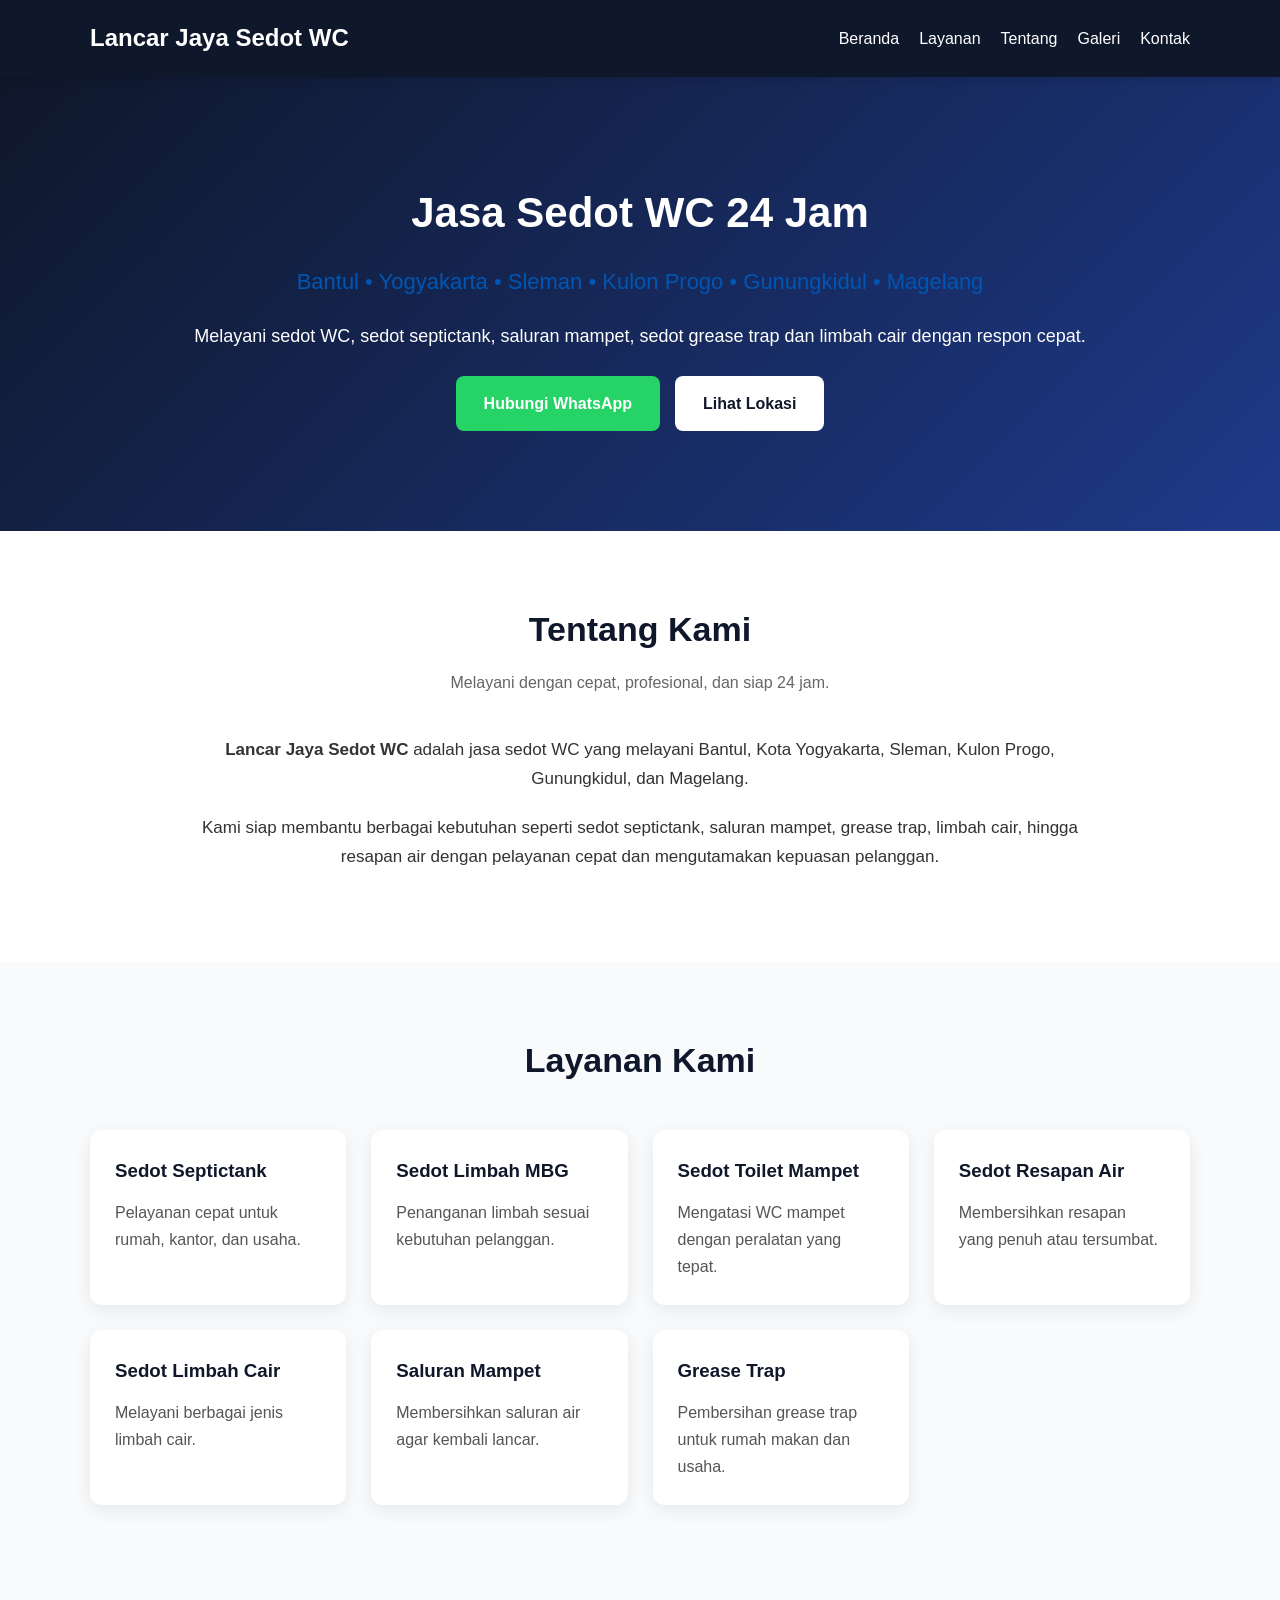
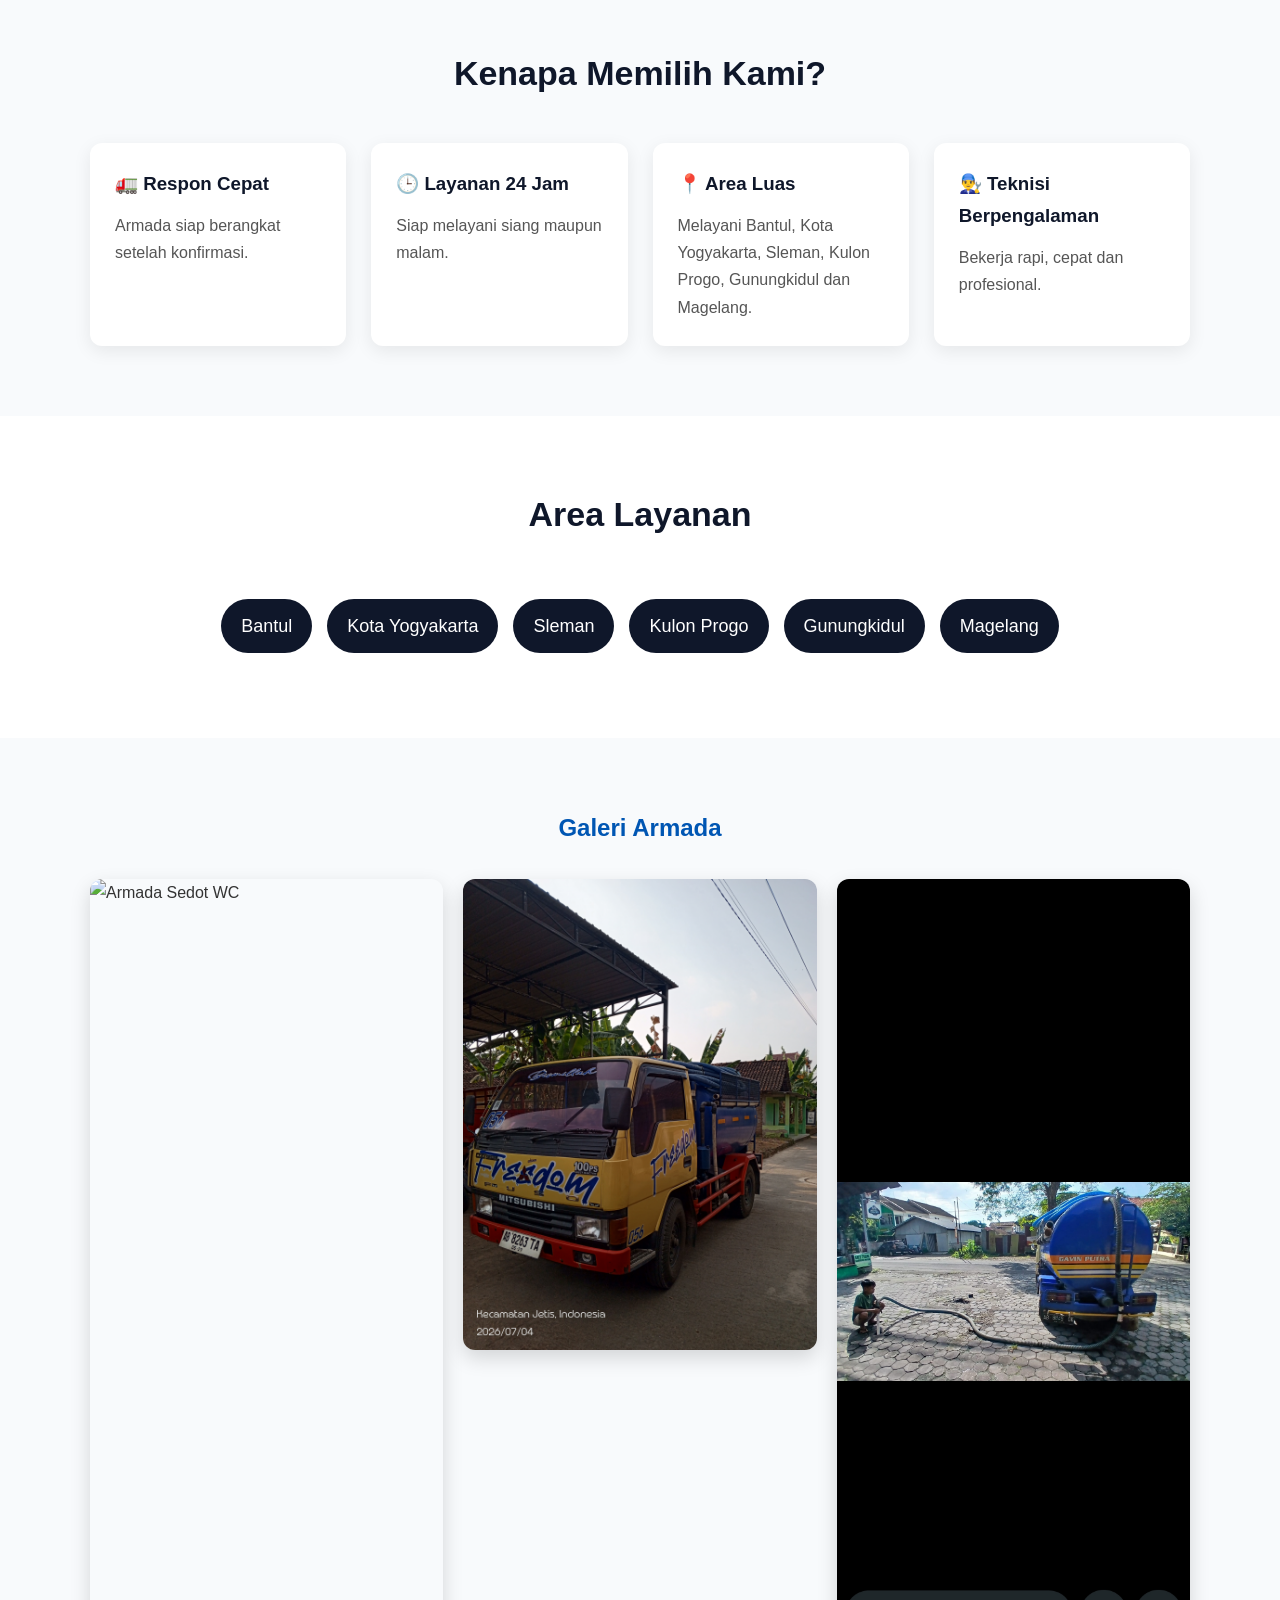
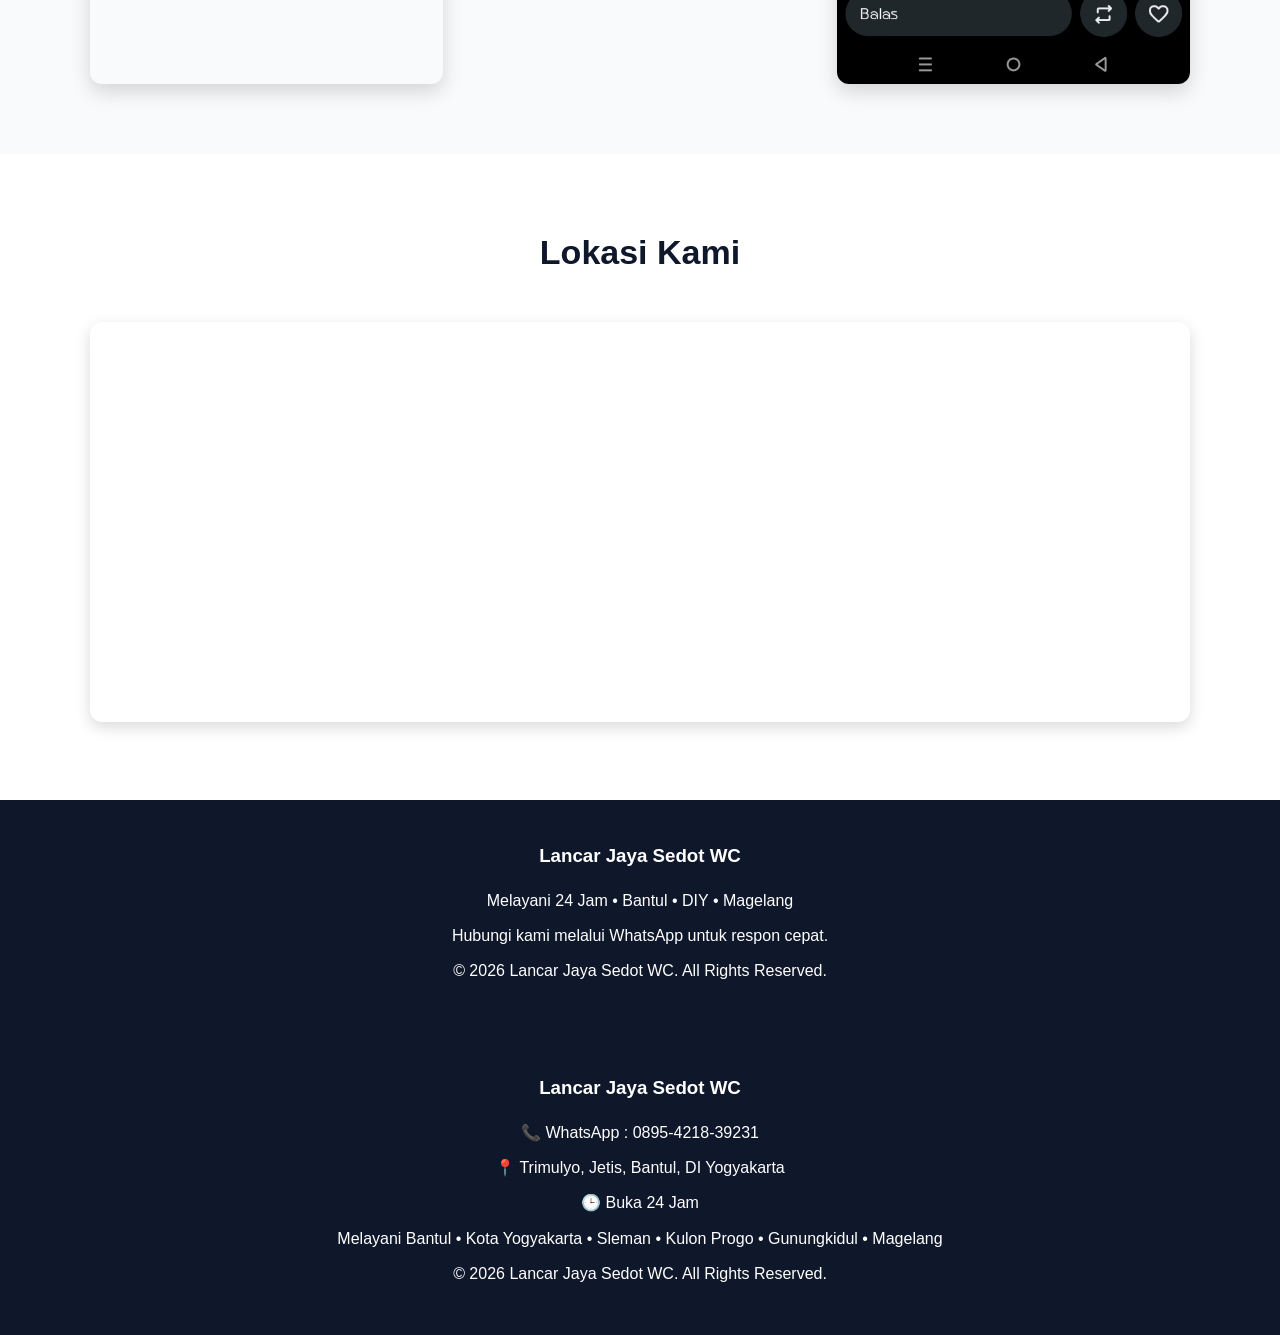
==== index.html @ cf381c6f "Update index.html" ====
<!DOCTYPE html>
<html lang="id">
<head>
    <meta charset="UTF-8">
    <meta name="viewport" content="width=device-width, initial-scale=1.0">

    <title>Lancar Jaya Sedot WC | Sedot WC 24 Jam Bantul Yogyakarta</title>

    <meta name="description"
        content="Lancar Jaya Sedot WC melayani sedot WC, sedot septictank, saluran mampet, grease trap dan limbah cair untuk Bantul, Yogyakarta, Sleman, Kulon Progo, Gunungkidul dan Magelang.">

    <meta name="keywords"
        content="Sedot WC Bantul, Sedot WC Yogyakarta, Sedot Septictank Bantul, Sedot Grease Trap, Sedot Limbah Cair">

    <meta name="author" content="Lancar Jaya Sedot WC">

    <link rel="stylesheet" href="style.css">

    <link rel="preconnect" href="https://fonts.googleapis.com">
    <link rel="preconnect" href="https://fonts.gstatic.com" crossorigin>

    <link href="https://fonts.googleapis.com/css2?family=Poppins:wght@300;400;500;600;700&display=swap" rel="stylesheet">
</head>

<body>

<header>

<div class="container">

<div class="logo">
<h2>Lancar Jaya Sedot WC</h2>
</div>

<nav>

<a href="#beranda">Beranda</a>

<a href="#layanan">Layanan</a>

<a href="#tentang">Tentang</a>

<a href="#galeri">Galeri</a>

<a href="#kontak">Kontak</a>

</nav>

</div>

</header>

<section class="hero" id="beranda">

<div class="hero-content">

<h1>Jasa Sedot WC 24 Jam</h1>

<h2>Bantul • Yogyakarta • Sleman • Kulon Progo • Gunungkidul • Magelang</h2>

<p>

Melayani sedot WC, sedot septictank, saluran mampet,
sedot grease trap dan limbah cair dengan respon cepat.

</p>

<div class="hero-button">

<a href="https://wa.me/62895421839231" class="btn-wa">

Hubungi WhatsApp

</a>

<a href="#" class="btn-map">

Lihat Lokasi

</a>

</div>

</div>

</section>
<!-- ===========================
     TENTANG KAMI
=========================== -->

<section id="tentang" class="about">

    <div class="container">

        <div class="section-title">
            <h2>Tentang Kami</h2>
            <p>Melayani dengan cepat, profesional, dan siap 24 jam.</p>
        </div>

        <div class="about-content">

            <p>
                <strong>Lancar Jaya Sedot WC</strong> adalah jasa sedot WC
                yang melayani Bantul, Kota Yogyakarta, Sleman,
                Kulon Progo, Gunungkidul, dan Magelang.
            </p>

            <p>
                Kami siap membantu berbagai kebutuhan seperti
                sedot septictank, saluran mampet,
                grease trap, limbah cair,
                hingga resapan air dengan pelayanan cepat
                dan mengutamakan kepuasan pelanggan.
            </p>

        </div>

    </div>

</section>


<!-- ===========================
     LAYANAN
=========================== -->

<section id="layanan" class="services">

    <div class="container">

        <div class="section-title">
            <h2>Layanan Kami</h2>
        </div>

        <div class="service-grid">

            <div class="card">
                <h3>Sedot Septictank</h3>
                <p>Pelayanan cepat untuk rumah, kantor, dan usaha.</p>
            </div>

            <div class="card">
                <h3>Sedot Limbah MBG</h3>
                <p>Penanganan limbah sesuai kebutuhan pelanggan.</p>
            </div>

            <div class="card">
                <h3>Sedot Toilet Mampet</h3>
                <p>Mengatasi WC mampet dengan peralatan yang tepat.</p>
            </div>

            <div class="card">
                <h3>Sedot Resapan Air</h3>
                <p>Membersihkan resapan yang penuh atau tersumbat.</p>
            </div>

            <div class="card">
                <h3>Sedot Limbah Cair</h3>
                <p>Melayani berbagai jenis limbah cair.</p>
            </div>

            <div class="card">
                <h3>Saluran Mampet</h3>
                <p>Membersihkan saluran air agar kembali lancar.</p>
            </div>

            <div class="card">
                <h3>Grease Trap</h3>
                <p>Pembersihan grease trap untuk rumah makan dan usaha.</p>
            </div>

        </div>

    </div>

</section>
<!-- ===========================
     KEUNGGULAN
=========================== -->

<section class="advantages">

    <div class="container">

        <div class="section-title">
            <h2>Kenapa Memilih Kami?</h2>
        </div>

        <div class="service-grid">

            <div class="card">
                <h3>🚛 Respon Cepat</h3>
                <p>Armada siap berangkat setelah konfirmasi.</p>
            </div>

            <div class="card">
                <h3>🕒 Layanan 24 Jam</h3>
                <p>Siap melayani siang maupun malam.</p>
            </div>

            <div class="card">
                <h3>📍 Area Luas</h3>
                <p>Melayani Bantul, Kota Yogyakarta, Sleman, Kulon Progo, Gunungkidul dan Magelang.</p>
            </div>

            <div class="card">
                <h3>👨‍🔧 Teknisi Berpengalaman</h3>
                <p>Bekerja rapi, cepat dan profesional.</p>
            </div>

        </div>

    </div>

</section>

<!-- ===========================
     AREA LAYANAN
=========================== -->

<section class="coverage">

    <div class="container">

        <div class="section-title">
            <h2>Area Layanan</h2>
        </div>

        <ul class="area-list">
            <li>Bantul</li>
            <li>Kota Yogyakarta</li>
            <li>Sleman</li>
            <li>Kulon Progo</li>
            <li>Gunungkidul</li>
            <li>Magelang</li>
        </ul>

    </div>

</section>

<!-- ===========================
     GALERI
=========================== -->

<section id="galeri" class="gallery">

<div class="container">

<h2>Galeri Armada</h2>

<div class="gallery-grid">

<img src="images/IMG_20260705_151137_616.jpg" alt="Armada Sedot WC">

<img src="images/IMG_20260705_151212_925.jpg" alt="Armada Sedot WC">

<img src="images/Screenshot_20260415-114058.jpg" alt="Armada Sedot WC">

</div>

</div>

</section>

<!-- ===========================
     GOOGLE MAPS
=========================== -->

<section class="maps">

    <div class="container">

        <div class="section-title">
            <h2>Lokasi Kami</h2>
        </div>

        <!-- Ganti URL di bawah dengan URL Embed Google Maps milik Bapak -->
        <iframe
            src="https://www.google.com/maps/embed?pb="
            width="100%"
            height="400"
            style="border:0;"
            loading="lazy"
            allowfullscreen>
        </iframe>

    </div>

</section>

<!-- ===========================
     FOOTER
=========================== -->

<footer id="kontak">

    <div class="container">

        <h3>Lancar Jaya Sedot WC</h3>

        <p>Melayani 24 Jam • Bantul • DIY • Magelang</p>

        <p>Hubungi kami melalui WhatsApp untuk respon cepat.</p>

        <p>&copy; 2026 Lancar Jaya Sedot WC. All Rights Reserved.</p>

    </div>

</footer>
<footer id="kontak">

<div class="container">

<h3>Lancar Jaya Sedot WC</h3>

<p>📞 WhatsApp : 0895-4218-39231</p>

<p>📍 Trimulyo, Jetis, Bantul, DI Yogyakarta</p>

<p>🕒 Buka 24 Jam</p>

<p>Melayani Bantul • Kota Yogyakarta • Sleman • Kulon Progo • Gunungkidul • Magelang</p>

<p>&copy; 2026 Lancar Jaya Sedot WC. All Rights Reserved.</p>

</div>

</footer>
</body>
</html>
---- style.css ----
* {
  margin: 0;
  padding: 0;
  box-sizing: border-box;
}

body {
  font-family: Arial, sans-serif;
  line-height: 1.7;
  background: #f5f5f5;
  color: #333;
}

.container {
  width: 90%;
  max-width: 1100px;
  margin: auto;
}

.hero {
  background: linear-gradient(135deg,#0056b3,#0099ff);
  color: white;
  text-align: center;
  padding: 70px 20px;
}

.hero h1 {
  font-size: 34px;
  margin-bottom: 15px;
}

.hero p {
  font-size: 18px;
  margin-bottom: 25px;
}

.btn {
  display: inline-block;
  background: #25D366;
  color: white;
  padding: 14px 28px;
  border-radius: 8px;
  text-decoration: none;
  font-weight: bold;
}

section {
  padding: 60px 20px;
}

section h2 {
  text-align: center;
  margin-bottom: 30px;
  color: #0056b3;
}

.cards {
  display: grid;
  grid-template-columns: repeat(auto-fit,minmax(250px,1fr));
  gap: 20px;
}

.card {
  background: white;
  padding: 20px;
  border-radius: 10px;
  box-shadow: 0 5px 15px rgba(0,0,0,.1);
}

ul {
  list-style: none;
}

ul li {
  margin: 15px 0;
  font-size: 18px;
}

footer {
  background: #003366;
  color: white;
  text-align: center;
  padding: 25px;
  }
/* ===========================
   HEADER
=========================== */

header{
    background:#0f172a;
    position:sticky;
    top:0;
    z-index:999;
    box-shadow:0 2px 10px rgba(0,0,0,.15);
}

header .container{
    display:flex;
    justify-content:space-between;
    align-items:center;
    padding:18px 0;
}

.logo h2{
    color:#fff;
    font-size:24px;
}

nav{
    display:flex;
    gap:20px;
    flex-wrap:wrap;
}

nav a{
    color:#fff;
    text-decoration:none;
    font-weight:500;
    transition:.3s;
}

nav a:hover{
    color:#25D366;
}

/* ===========================
   HERO UPDATE
=========================== */

.hero{
    background:linear-gradient(135deg,#0f172a,#1e3a8a);
    color:#fff;
    text-align:center;
    padding:100px 20px;
}

.hero h1{
    font-size:42px;
    margin-bottom:15px;
}

.hero h2{
    font-size:22px;
    font-weight:400;
    margin-bottom:20px;
}

.hero-button{
    display:flex;
    justify-content:center;
    gap:15px;
    flex-wrap:wrap;
}

.btn-wa,
.btn-map{
    display:inline-block;
    padding:14px 28px;
    border-radius:8px;
    text-decoration:none;
    font-weight:600;
    transition:.3s;
}

.btn-wa{
    background:#25D366;
    color:#fff;
}

.btn-map{
    background:#fff;
    color:#0f172a;
}

.btn-wa:hover,
.btn-map:hover{
    transform:translateY(-3px);
}
/* ===========================
   JUDUL SECTION
=========================== */

.section-title{
    text-align:center;
    margin-bottom:40px;
}

.section-title h2{
    font-size:34px;
    color:#0f172a;
    margin-bottom:10px;
}

.section-title p{
    color:#666;
}

/* ===========================
   TENTANG KAMI
=========================== */

.about{
    background:#ffffff;
    padding:70px 20px;
}

.about-content{
    max-width:900px;
    margin:auto;
    text-align:center;
}

.about-content p{
    margin-bottom:20px;
    font-size:17px;
}

/* ===========================
   LAYANAN & KEUNGGULAN
=========================== */

.services,
.advantages{
    padding:70px 20px;
    background:#f8fafc;
}

.service-grid{
    display:grid;
    grid-template-columns:repeat(auto-fit,minmax(250px,1fr));
    gap:25px;
}

.card{
    background:#ffffff;
    border-radius:12px;
    padding:25px;
    box-shadow:0 5px 18px rgba(0,0,0,.08);
    transition:.3s;
}

.card:hover{
    transform:translateY(-8px);
    box-shadow:0 10px 25px rgba(0,0,0,.15);
}

.card h3{
    color:#0f172a;
    margin-bottom:12px;
}

.card p{
    color:#555;
}
/* ===========================
   AREA LAYANAN
=========================== */

.coverage{
    padding:70px 20px;
    background:#ffffff;
}

.area-list{
    display:flex;
    flex-wrap:wrap;
    justify-content:center;
    gap:15px;
    list-style:none;
    margin-top:25px;
}

.area-list li{
    background:#0f172a;
    color:#fff;
    padding:12px 20px;
    border-radius:30px;
    font-weight:500;
}

/* ===========================
   GALERI
=========================== */

.gallery{
    padding:70px 20px;
    background:#f8fafc;
}

.gallery-grid{
    display:grid;
    grid-template-columns:repeat(auto-fit,minmax(280px,1fr));
    gap:20px;
}

.gallery-grid img{
    width:100%;
    border-radius:12px;
    box-shadow:0 8px 20px rgba(0,0,0,.15);
    transition:.3s;
}

.gallery-grid img:hover{
    transform:scale(1.03);
}

/* ===========================
   GOOGLE MAPS
=========================== */

.maps{
    padding:70px 20px;
    background:#ffffff;
}

.maps iframe{
    border-radius:12px;
    box-shadow:0 5px 15px rgba(0,0,0,.15);
}

/* ===========================
   FOOTER
=========================== */

footer{
    background:#0f172a;
    color:#ffffff;
    text-align:center;
    padding:40px 20px;
}

footer h3{
    margin-bottom:15px;
}

footer p{
    margin-bottom:8px;
}

/* ===========================
   RESPONSIVE
=========================== */

@media (max-width:768px){

    header .container{
        flex-direction:column;
        gap:15px;
    }

    nav{
        justify-content:center;
    }

    .hero h1{
        font-size:32px;
    }

    .hero h2{
        font-size:18px;
    }

    .section-title h2{
        font-size:28px;
    }
}
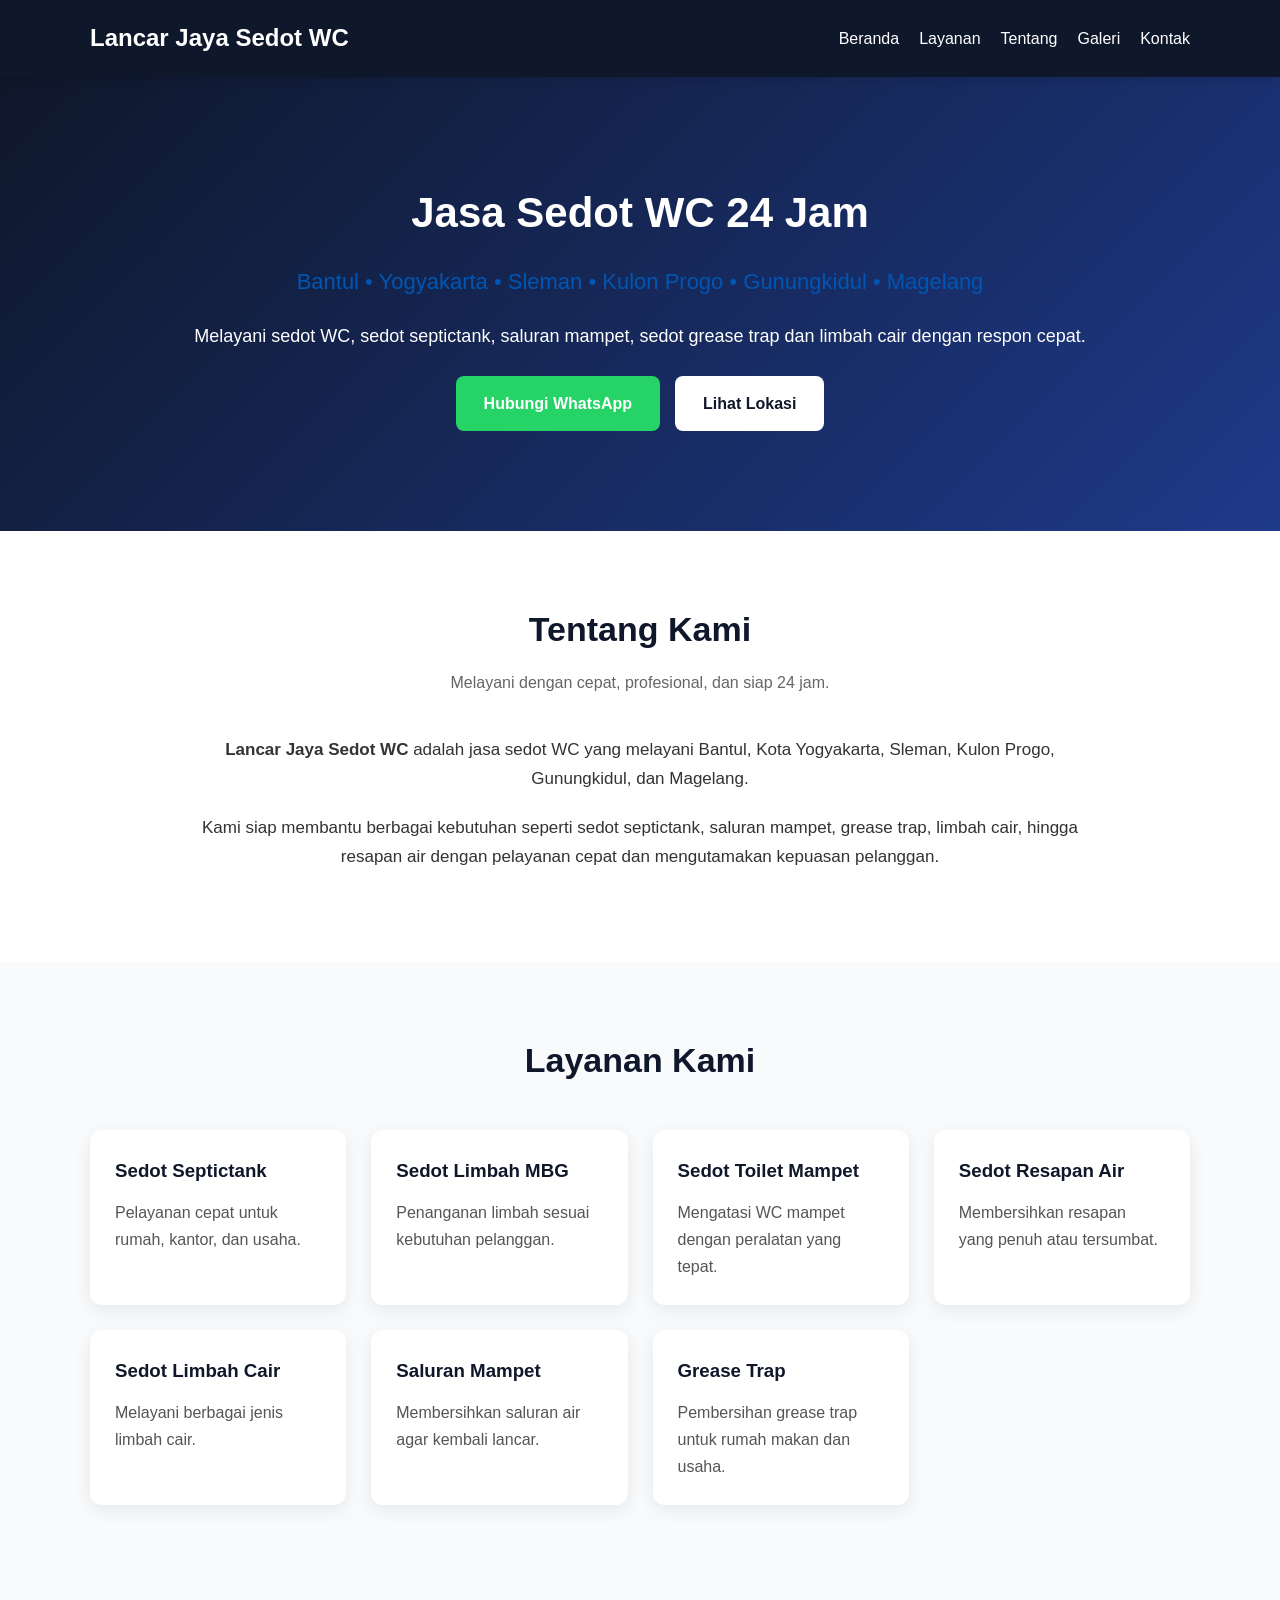
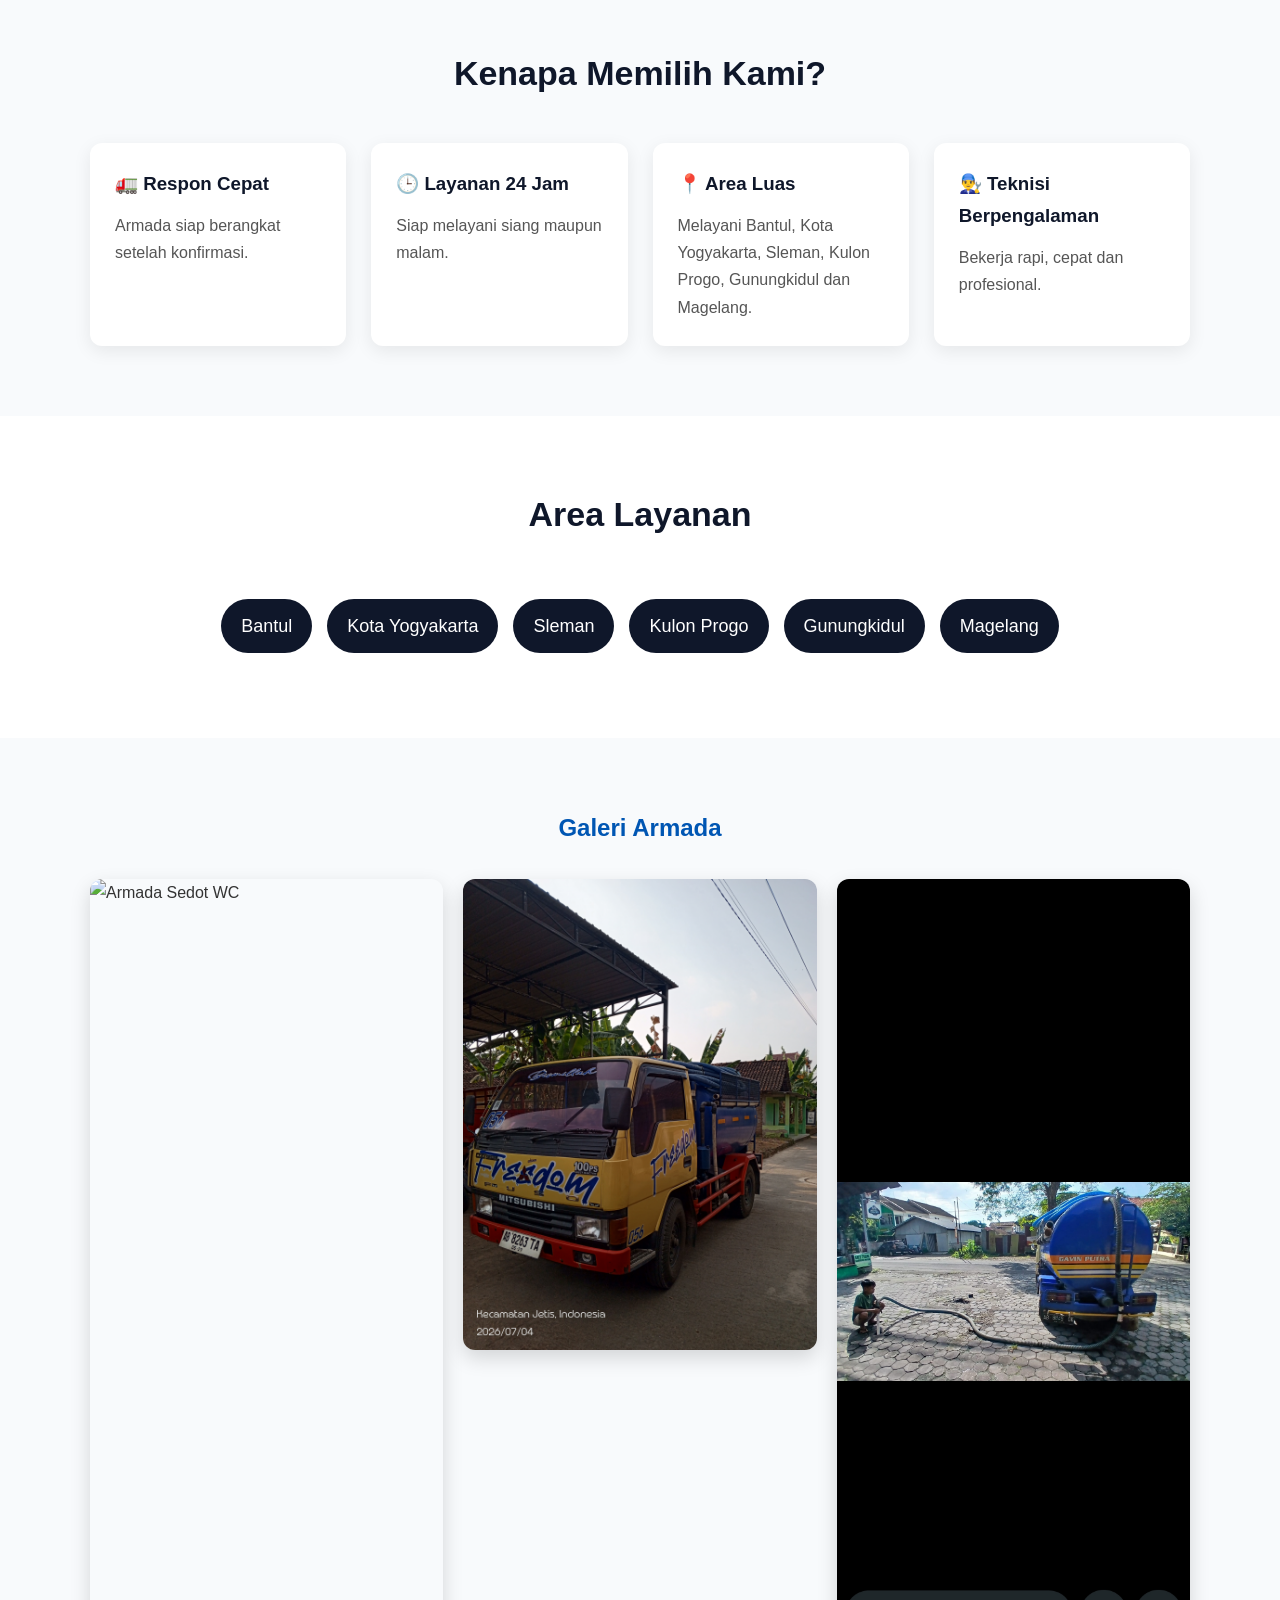
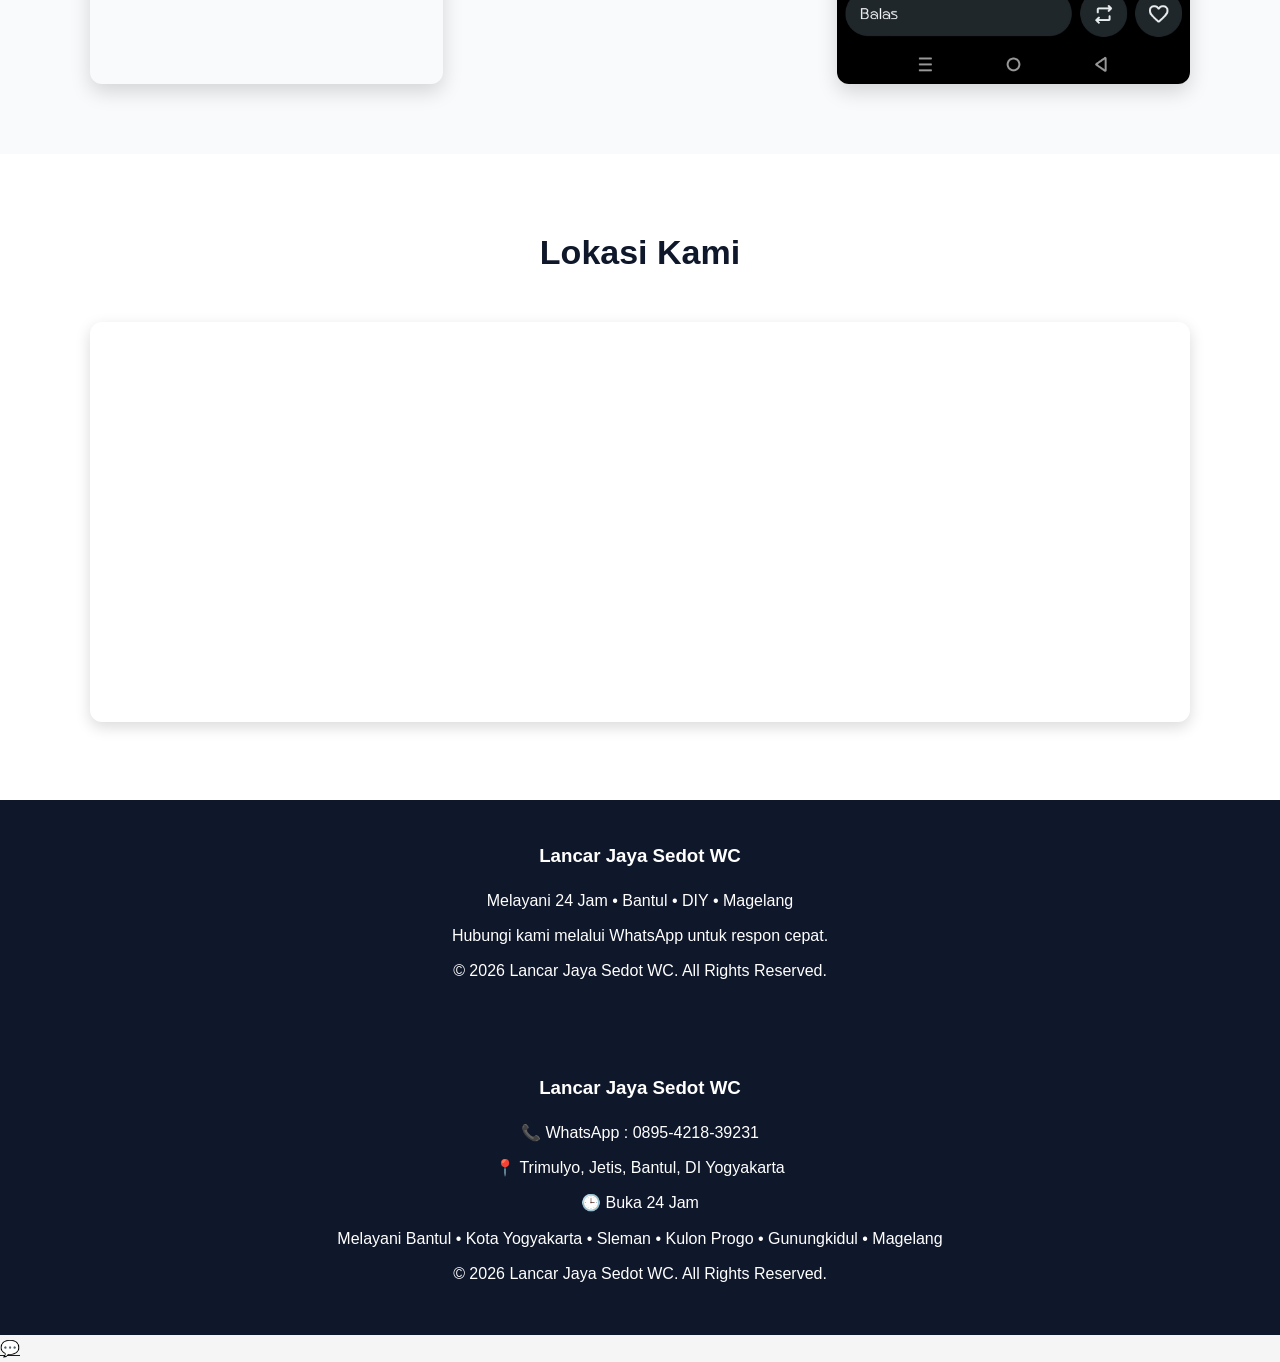
==== commit 921aca68: "Update index.html" ====
--- a/index.html
+++ b/index.html
@@ -327,5 +327,8 @@
 </div>
 
 </footer>
+<a href="https://wa.me/62895421839231" class="floating-wa" target="_blank">
+    💬
+</a>
 </body>
 </html>
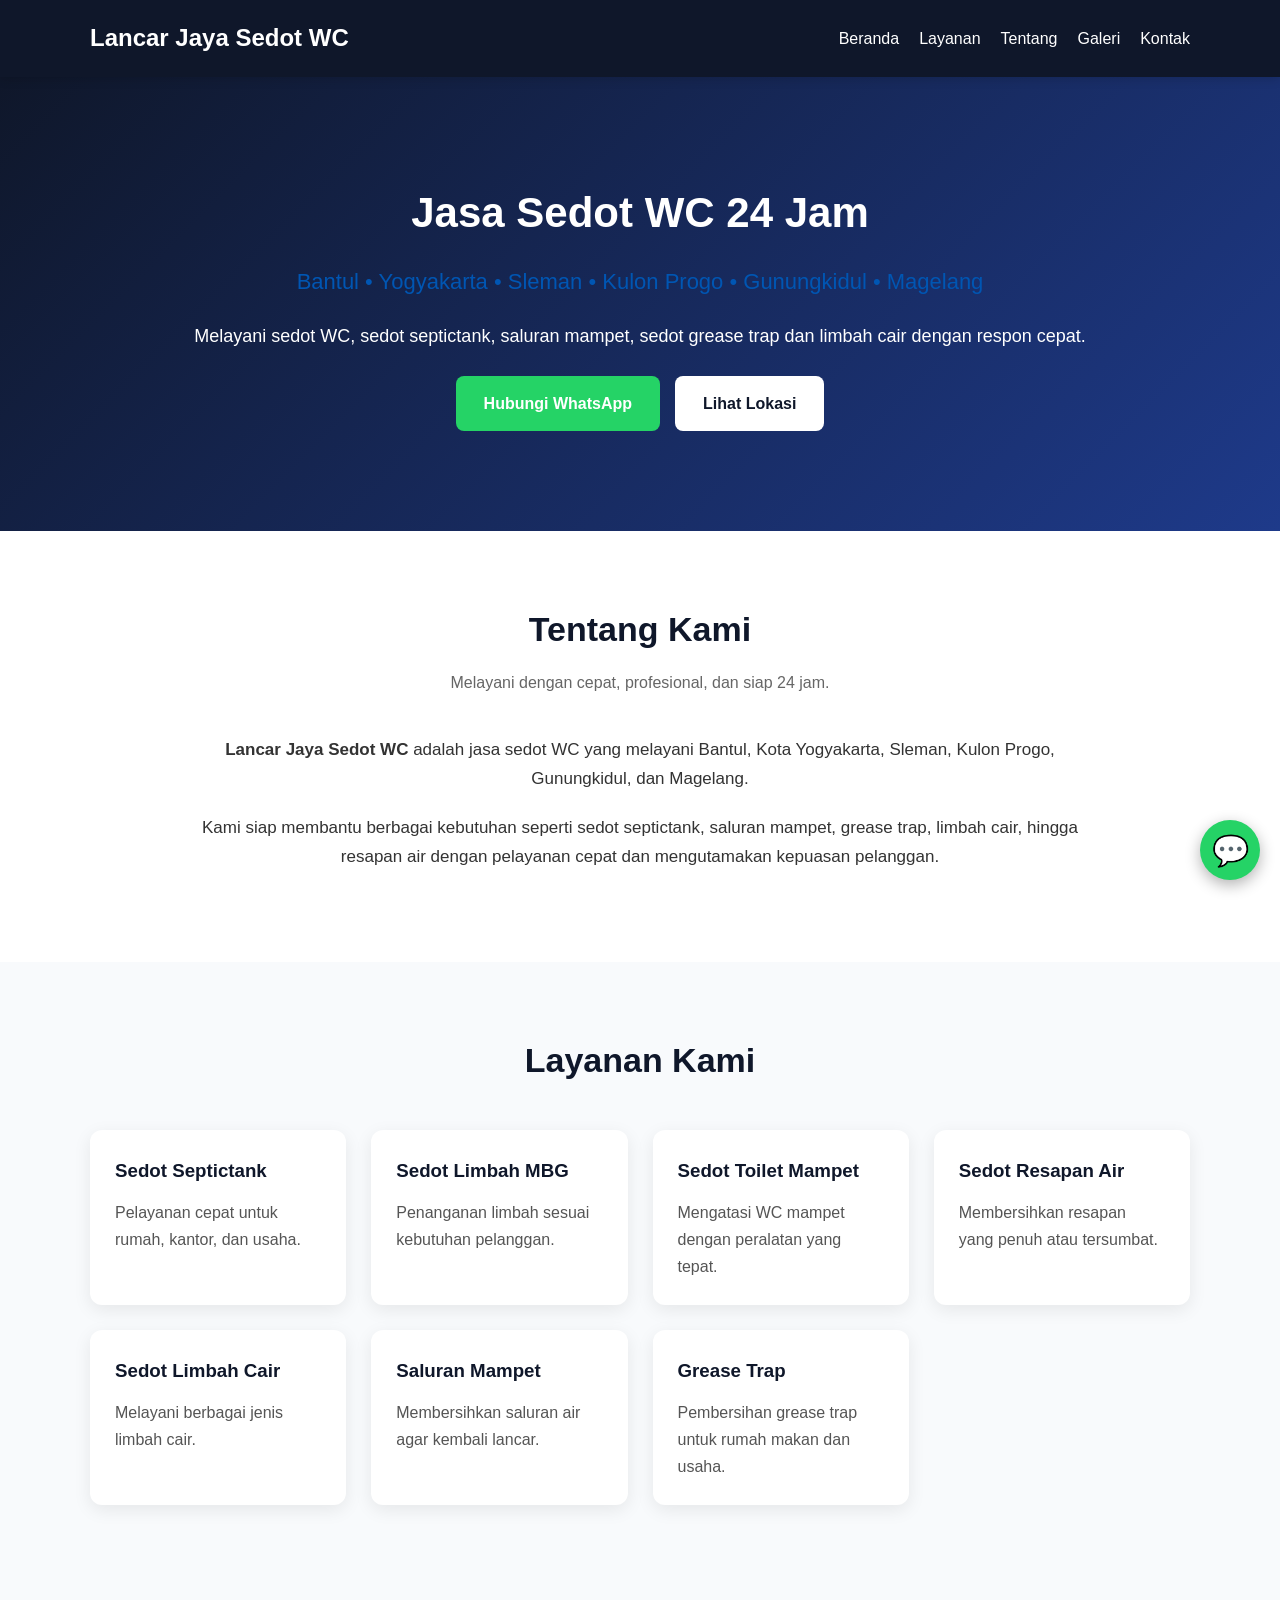
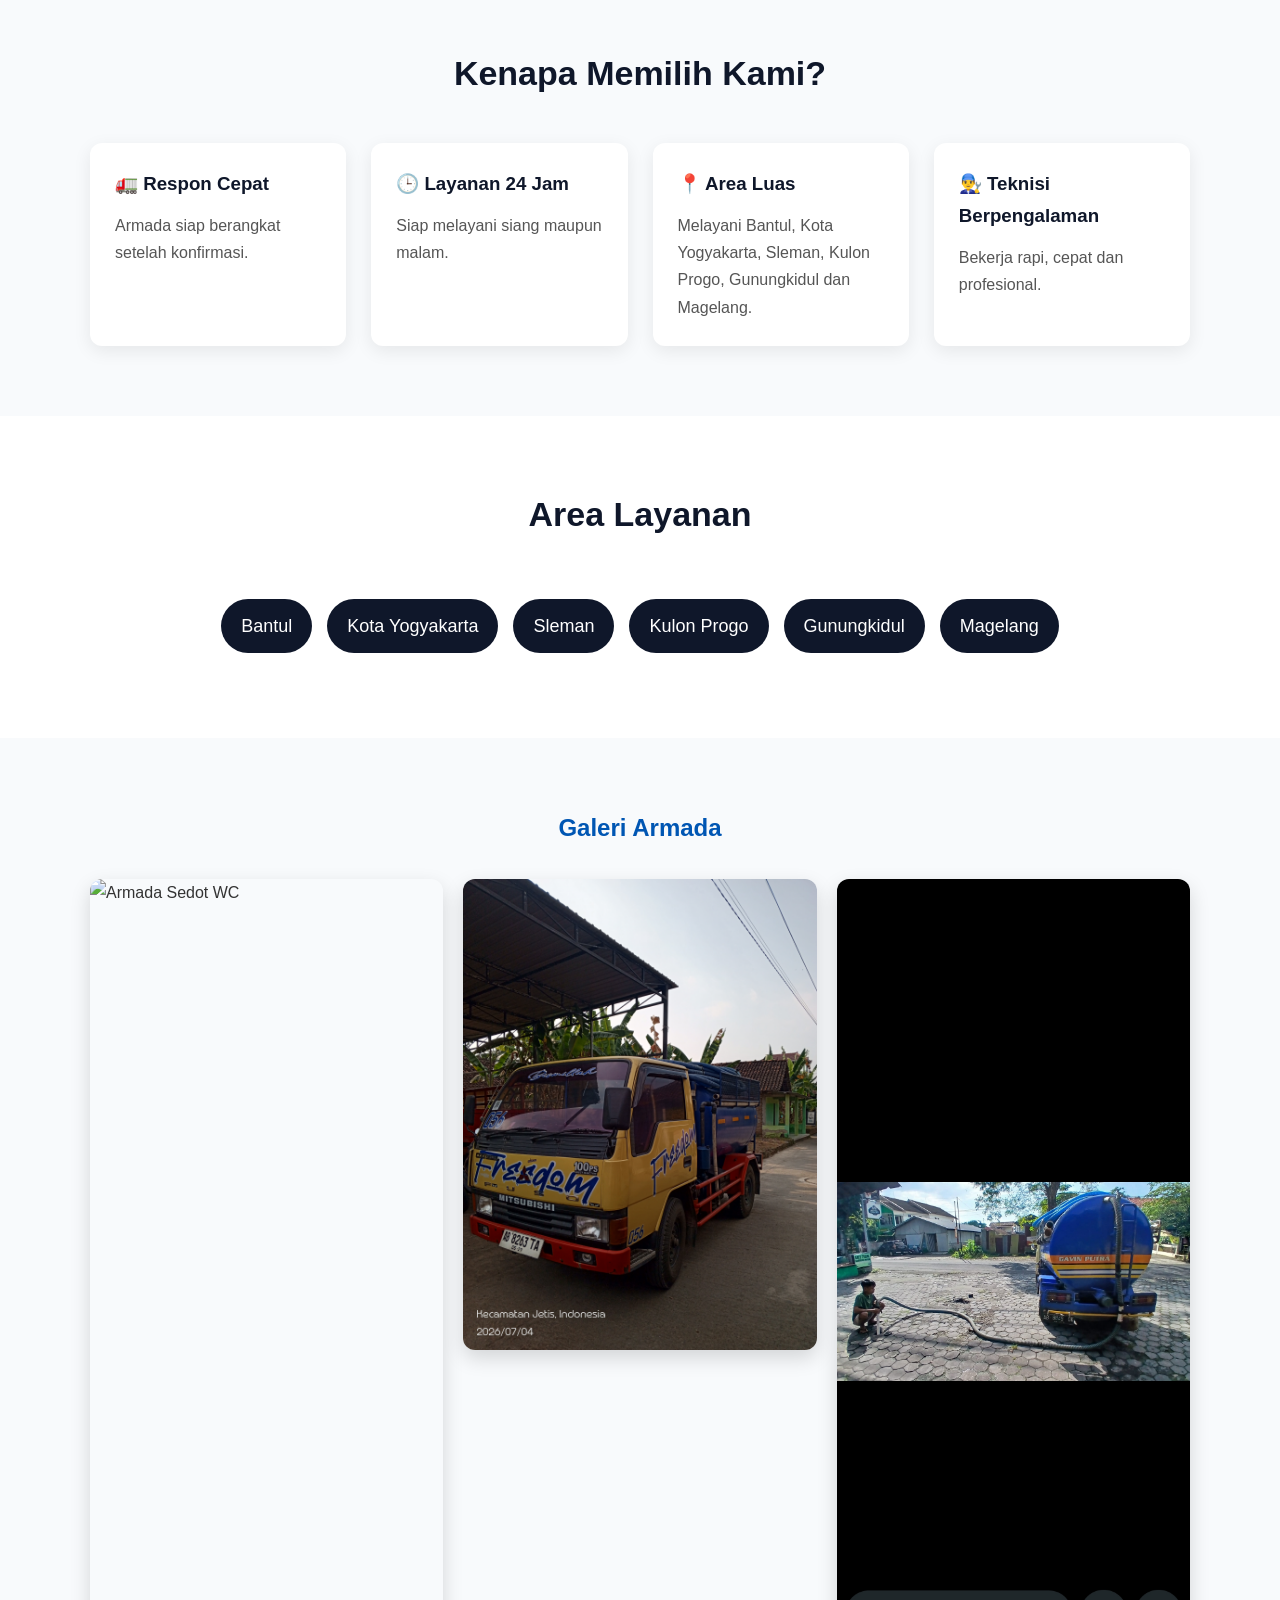
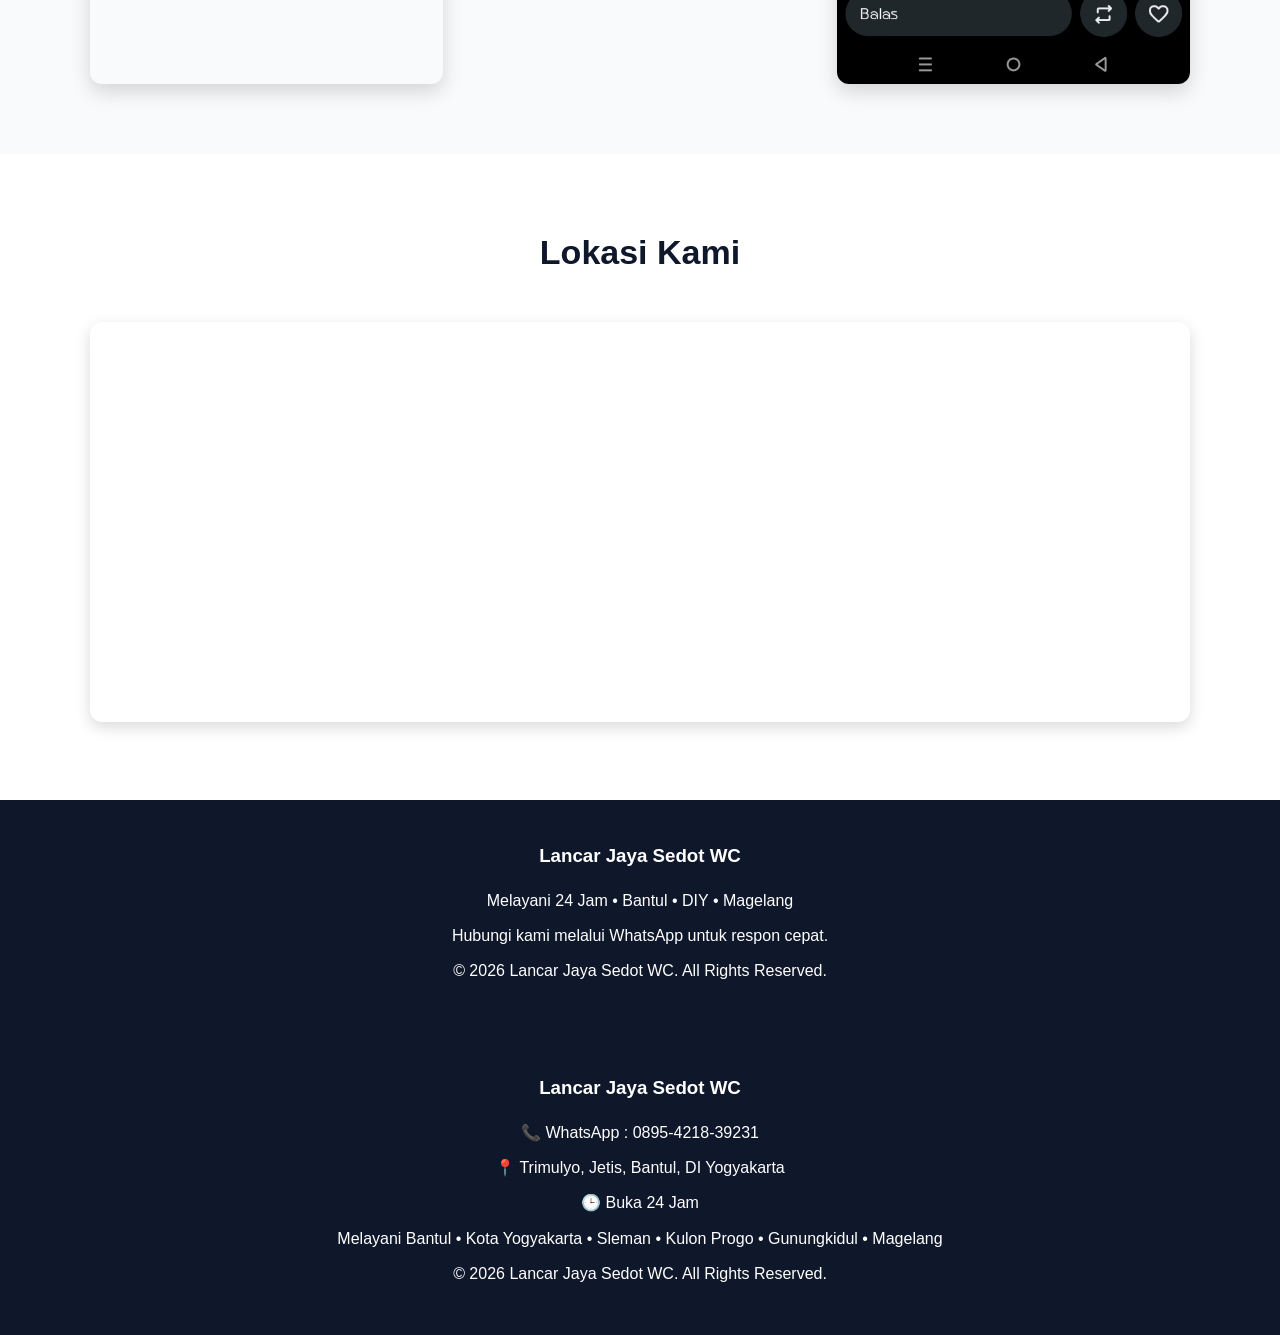
==== commit 00f20c41: "Update index.html" ====
--- a/index.html
+++ b/index.html
@@ -73,7 +73,7 @@
 
 </a>
 
-<a href="#" class="btn-map">
+<a href="https://maps.google.com/?q=-7.888439,110.387789" class="btn-map" target="_blank">
 
 Lihat Lokasi
 
--- a/style.css
+++ b/style.css
@@ -364,3 +364,30 @@
         font-size:28px;
     }
 }
+/* ==========================
+   FLOATING WHATSAPP
+========================== */
+
+.floating-wa{
+    position:fixed;
+    right:20px;
+    bottom:20px;
+    width:60px;
+    height:60px;
+    background:#25D366;
+    color:#fff;
+    border-radius:50%;
+    display:flex;
+    justify-content:center;
+    align-items:center;
+    text-decoration:none;
+    font-size:30px;
+    box-shadow:0 5px 15px rgba(0,0,0,.3);
+    z-index:9999;
+    transition:.3s;
+}
+
+.floating-wa:hover{
+    transform:scale(1.1);
+    background:#20ba5a;
+}
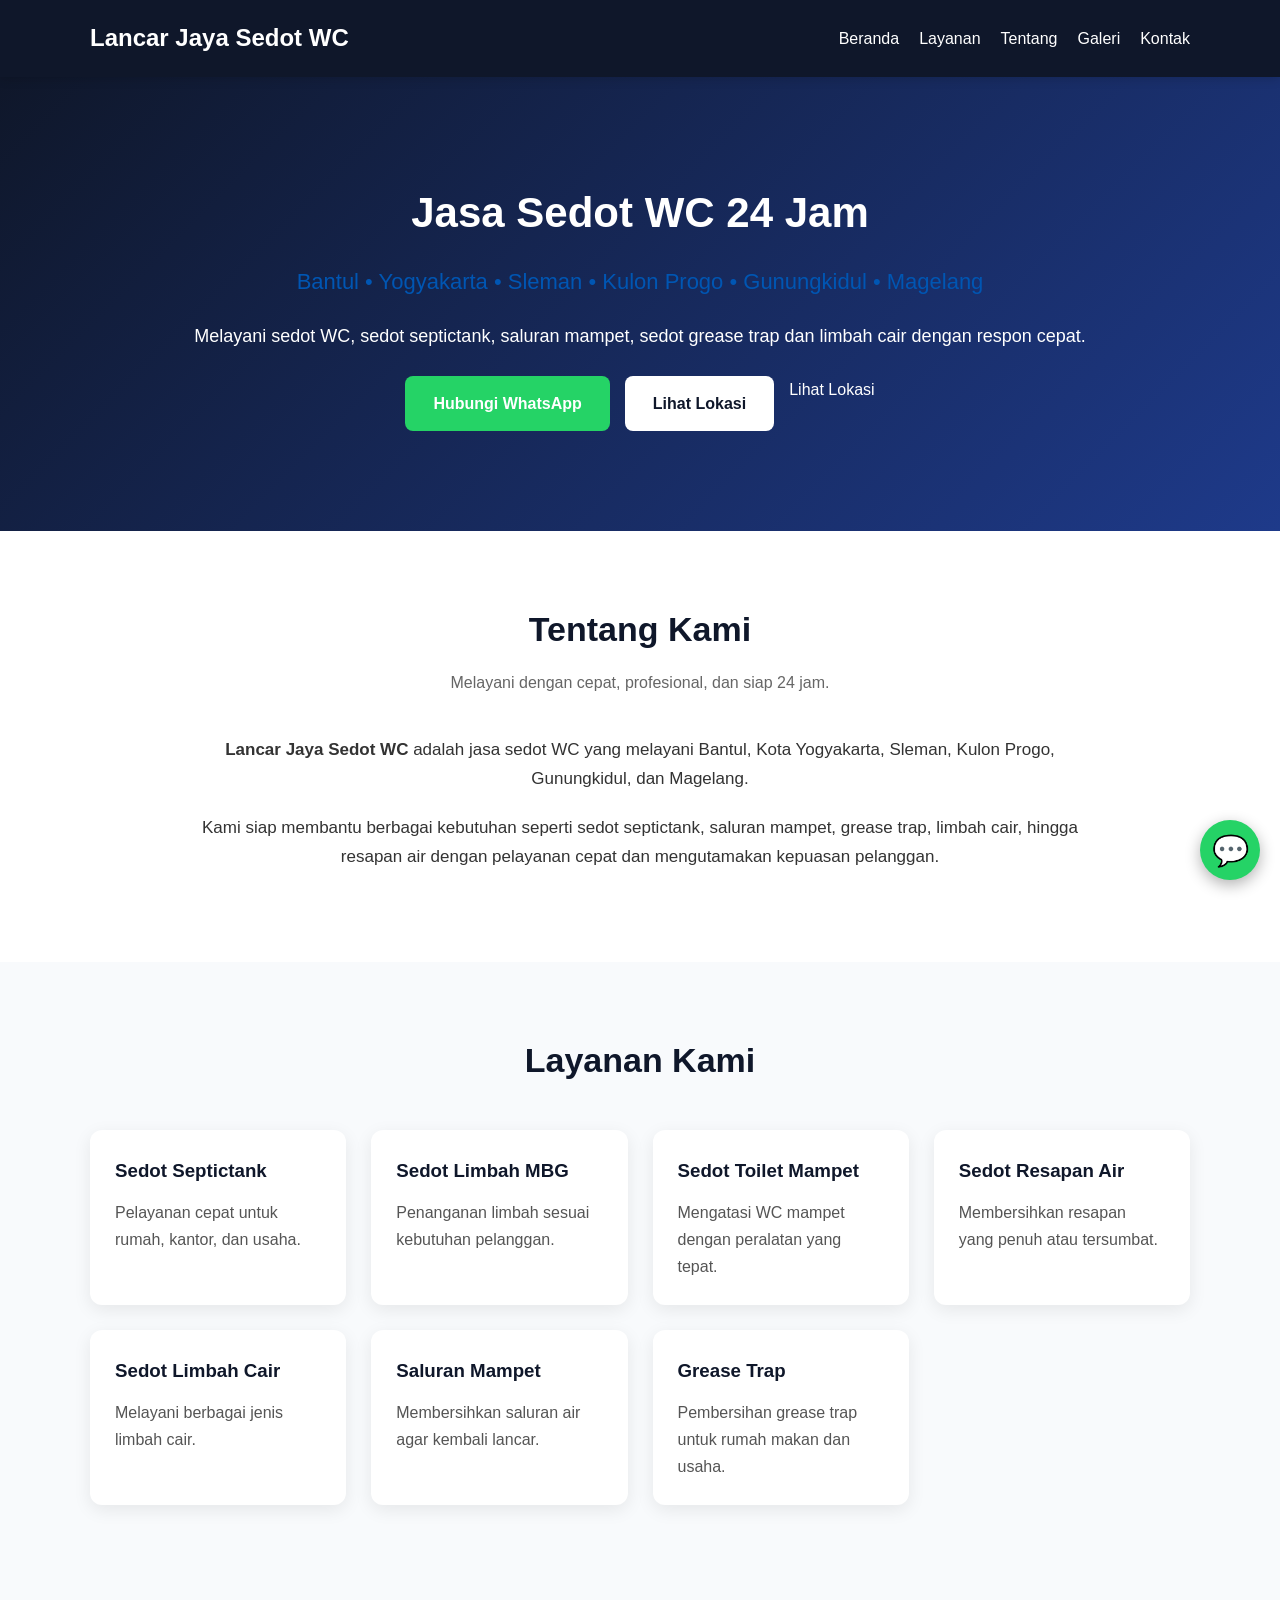
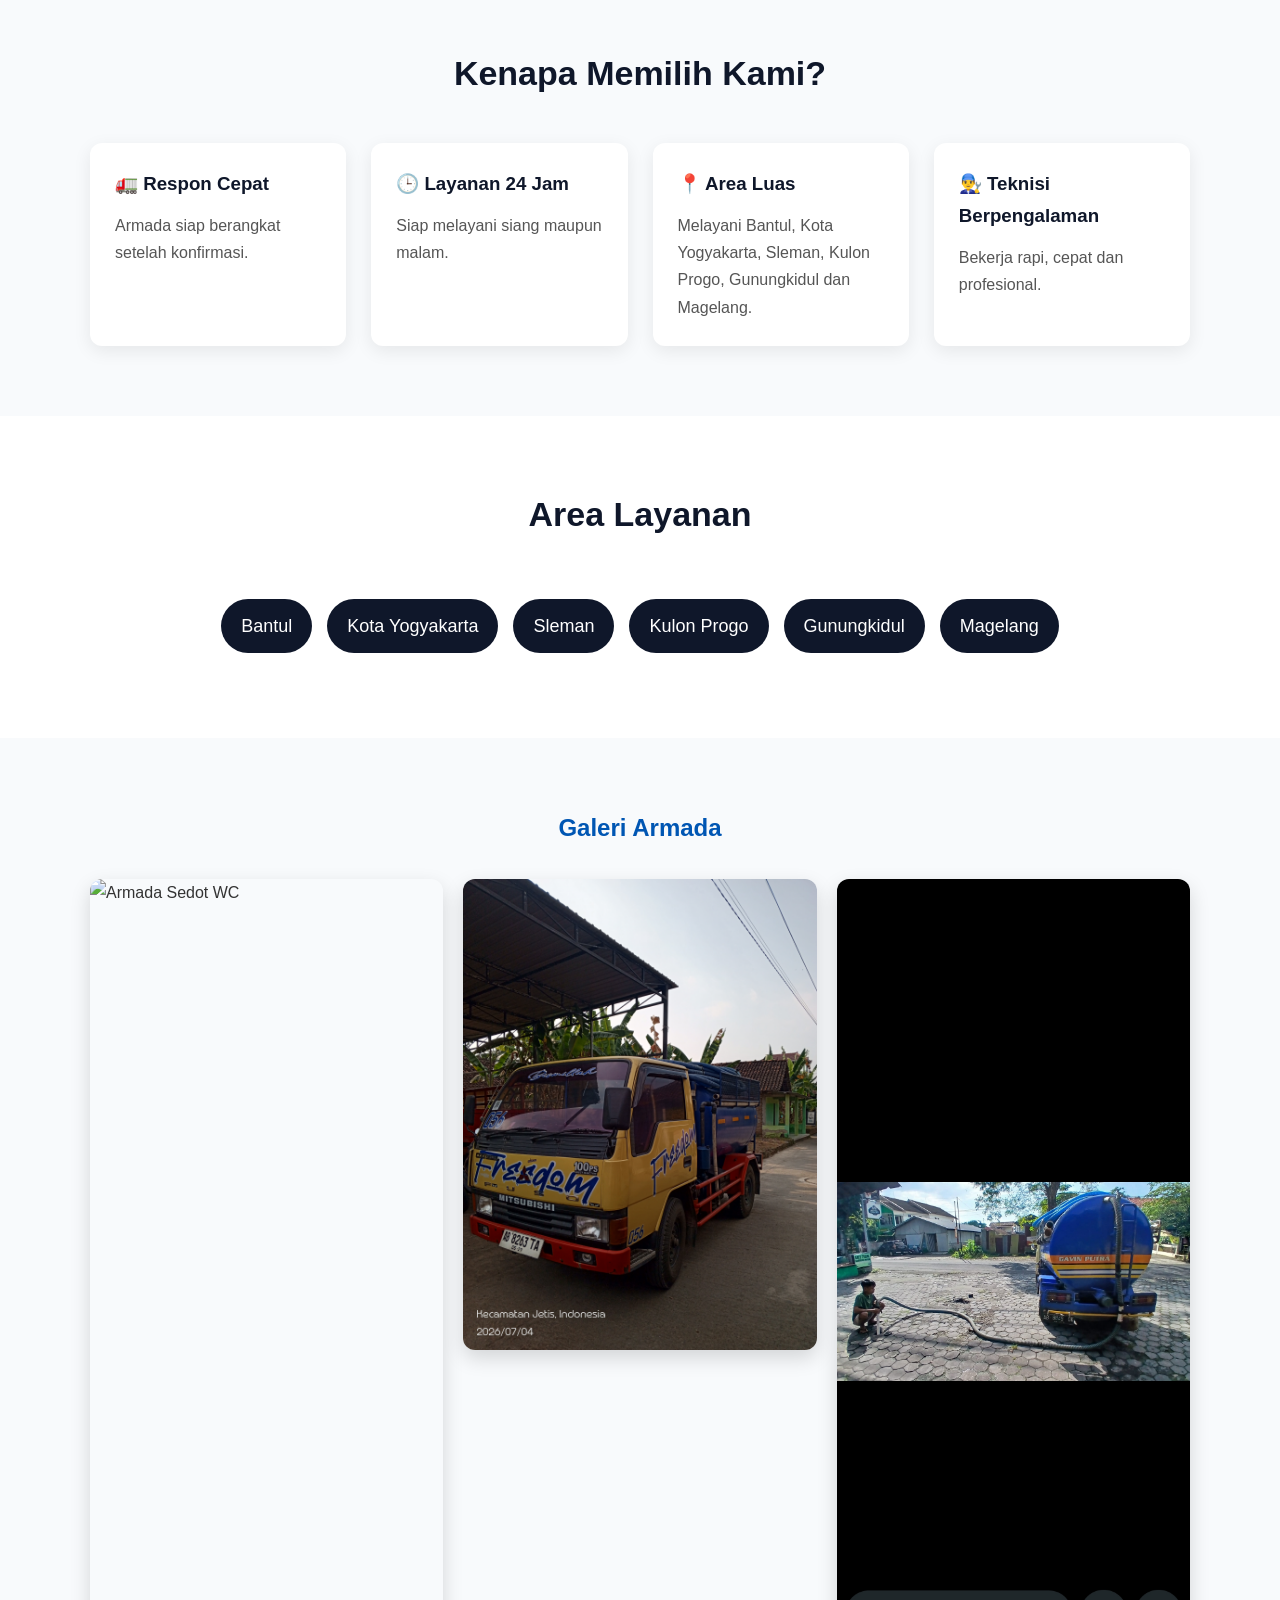
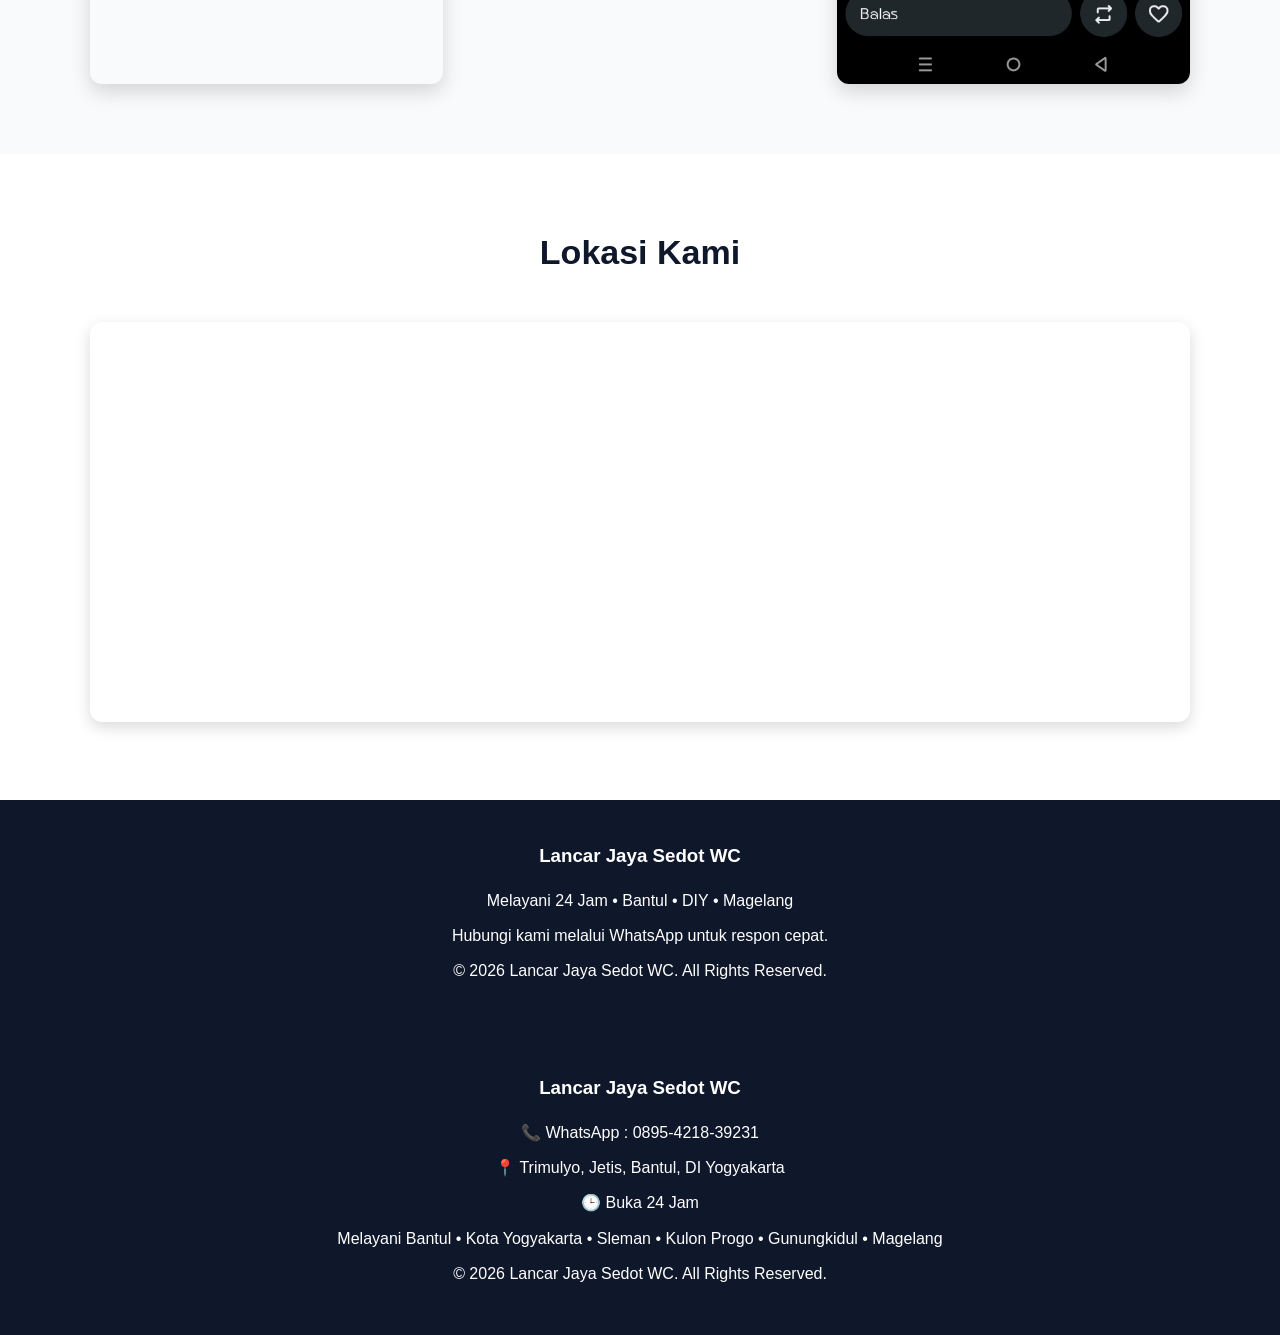
==== commit 8ff8f45e: "Update index.html" ====
--- a/index.html
+++ b/index.html
@@ -73,7 +73,9 @@
 
 </a>
 
-<a href="https://maps.google.com/?q=-7.888439,110.387789" class="btn-map" target="_blank">
+<a href="https://www.google.com/maps?q=-7.888451,110.387781" class="btn-map" target="_blank">
+    Lihat Lokasi
+</a>
 
 Lihat Lokasi
 
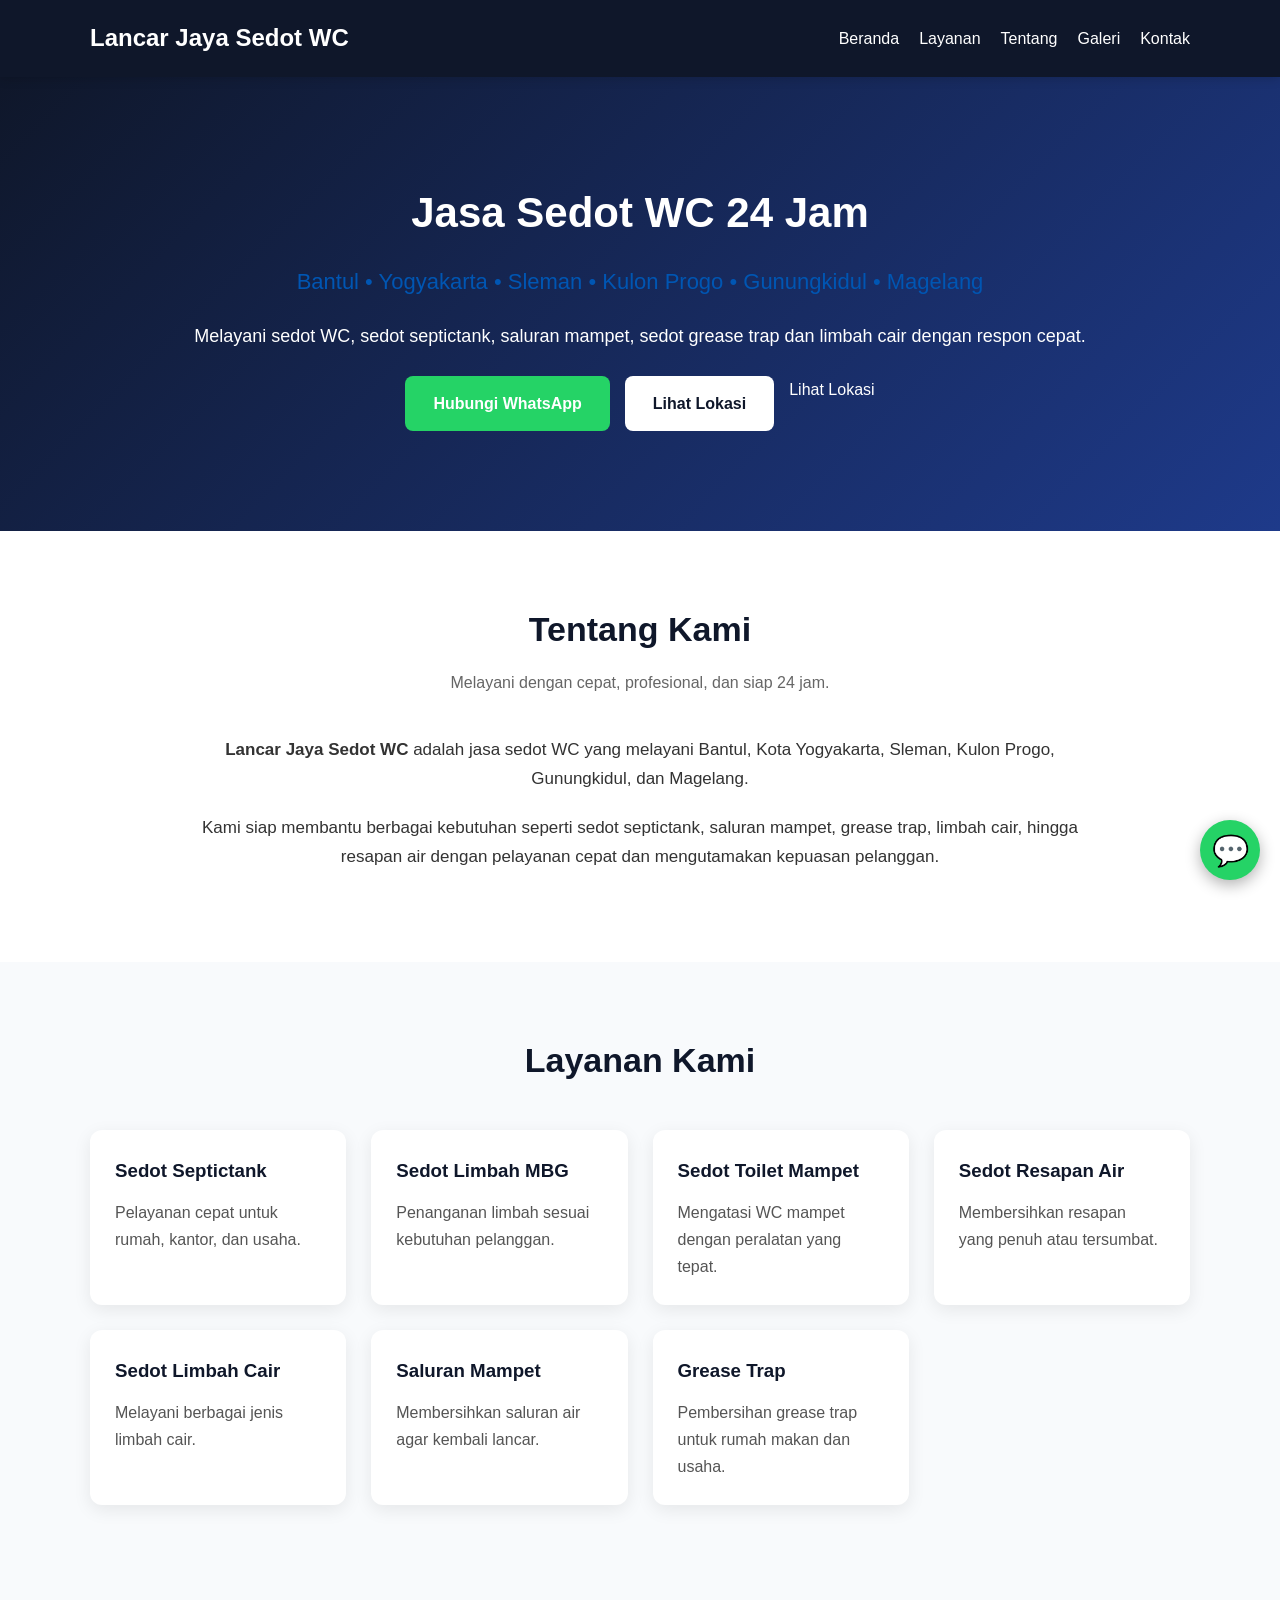
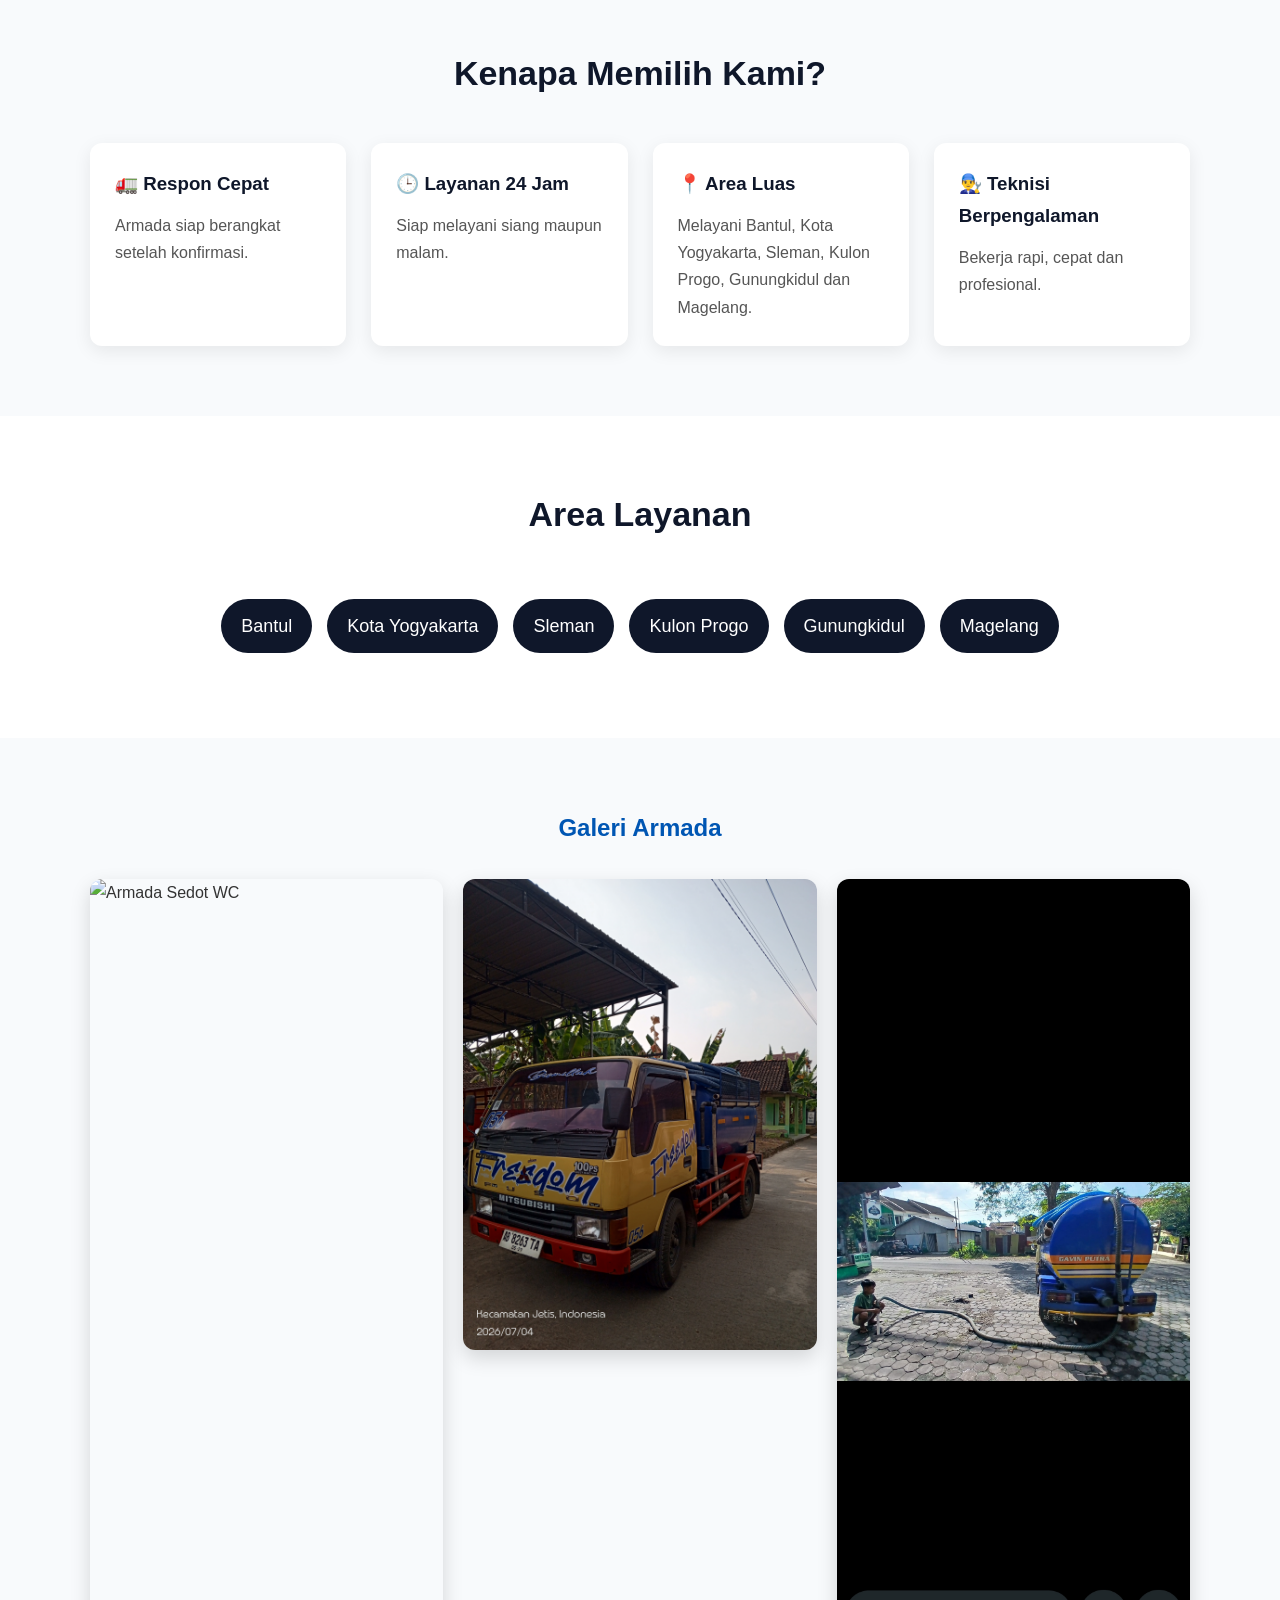
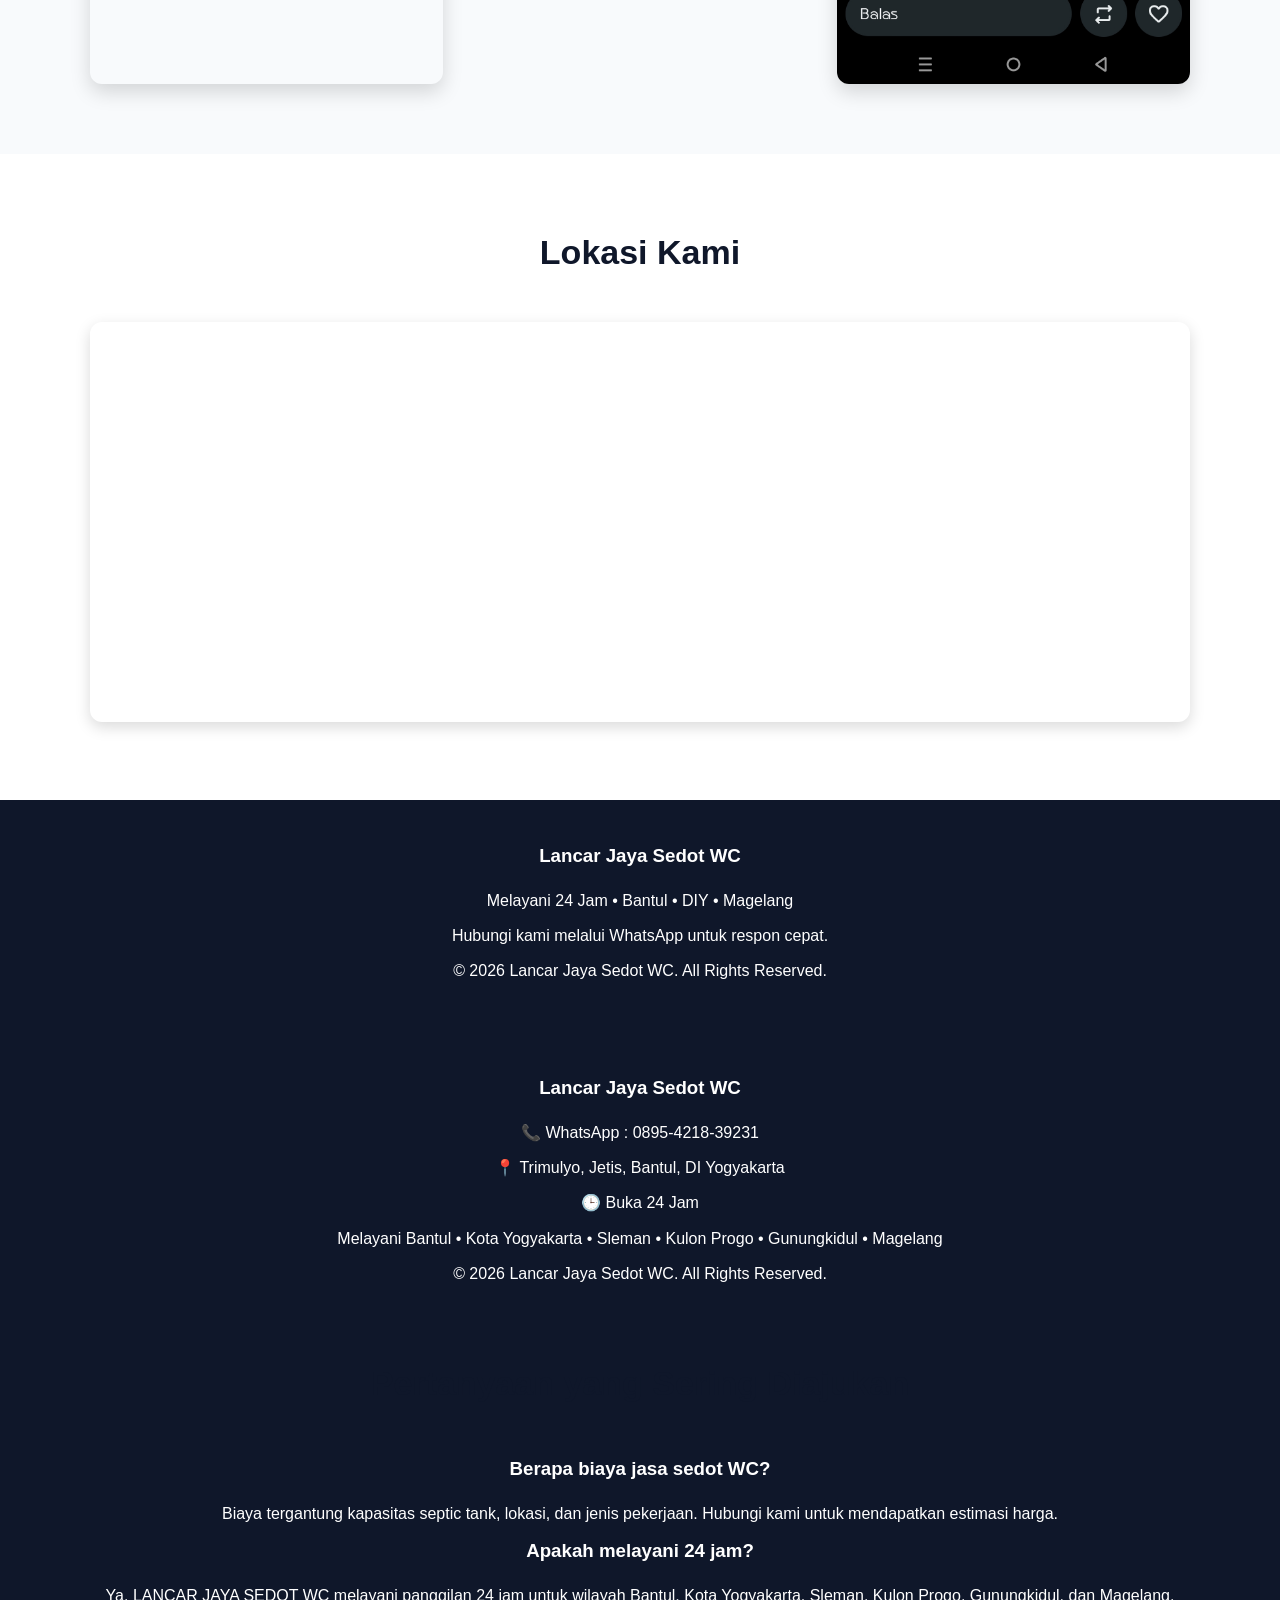
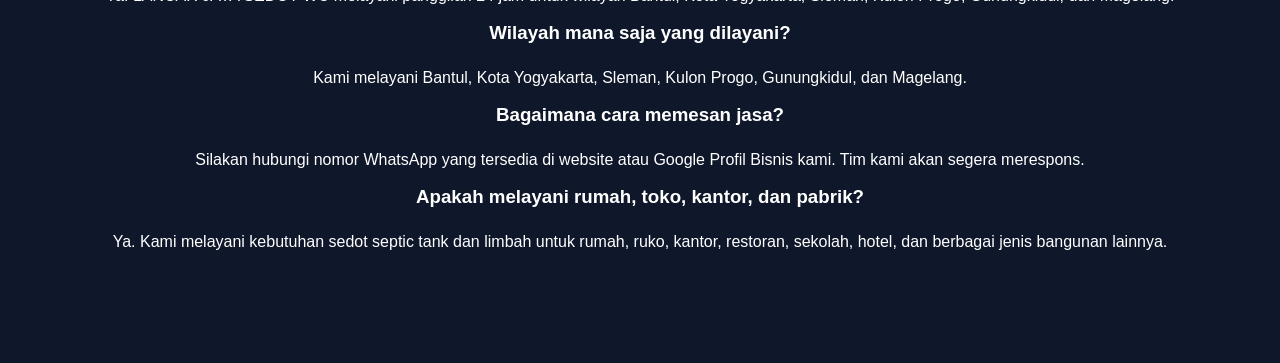
==== commit 0996cdcb: "Update index.html" ====
--- a/index.html
+++ b/index.html
@@ -3,7 +3,7 @@
 <head>
     <meta charset="UTF-8">
     <meta name="viewport" content="width=device-width, initial-scale=1.0">
-
+<meta name="google-site-verification" content="HsJ8PaU2AJkf2KL99e_xtIUGkE7hvYR4yqAyBoOb3QQ" />
     <title>Lancar Jaya Sedot WC | Sedot WC 24 Jam Bantul Yogyakarta</title>
 
     <meta name="description"
@@ -277,12 +277,11 @@
             <h2>Lokasi Kami</h2>
         </div>
 
-        <!-- Ganti URL di bawah dengan URL Embed Google Maps milik Bapak -->
         <iframe
-            src="https://www.google.com/maps/embed?pb="
+            src="https://www.google.com/maps?q=-7.888451,110.387781&z=17&output=embed"
             width="100%"
             height="400"
-            style="border:0;"
+            style="border:0; border-radius:12px;"
             loading="lazy"
             allowfullscreen>
         </iframe>
@@ -327,7 +326,38 @@
 <p>&copy; 2026 Lancar Jaya Sedot WC. All Rights Reserved.</p>
 
 </div>
-
+<section class="faq">
+    <div class="container">
+        <div class="section-title">
+            <h2>Pertanyaan yang Sering Diajukan</h2>
+        </div>
+
+        <div class="faq-item">
+            <h3>Berapa biaya jasa sedot WC?</h3>
+            <p>Biaya tergantung kapasitas septic tank, lokasi, dan jenis pekerjaan. Hubungi kami untuk mendapatkan estimasi harga.</p>
+        </div>
+
+        <div class="faq-item">
+            <h3>Apakah melayani 24 jam?</h3>
+            <p>Ya. LANCAR JAYA SEDOT WC melayani panggilan 24 jam untuk wilayah Bantul, Kota Yogyakarta, Sleman, Kulon Progo, Gunungkidul, dan Magelang.</p>
+        </div>
+
+        <div class="faq-item">
+            <h3>Wilayah mana saja yang dilayani?</h3>
+            <p>Kami melayani Bantul, Kota Yogyakarta, Sleman, Kulon Progo, Gunungkidul, dan Magelang.</p>
+        </div>
+
+        <div class="faq-item">
+            <h3>Bagaimana cara memesan jasa?</h3>
+            <p>Silakan hubungi nomor WhatsApp yang tersedia di website atau Google Profil Bisnis kami. Tim kami akan segera merespons.</p>
+        </div>
+
+        <div class="faq-item">
+            <h3>Apakah melayani rumah, toko, kantor, dan pabrik?</h3>
+            <p>Ya. Kami melayani kebutuhan sedot septic tank dan limbah untuk rumah, ruko, kantor, restoran, sekolah, hotel, dan berbagai jenis bangunan lainnya.</p>
+        </div>
+    </div>
+</section>
 </footer>
 <a href="https://wa.me/62895421839231" class="floating-wa" target="_blank">
     💬
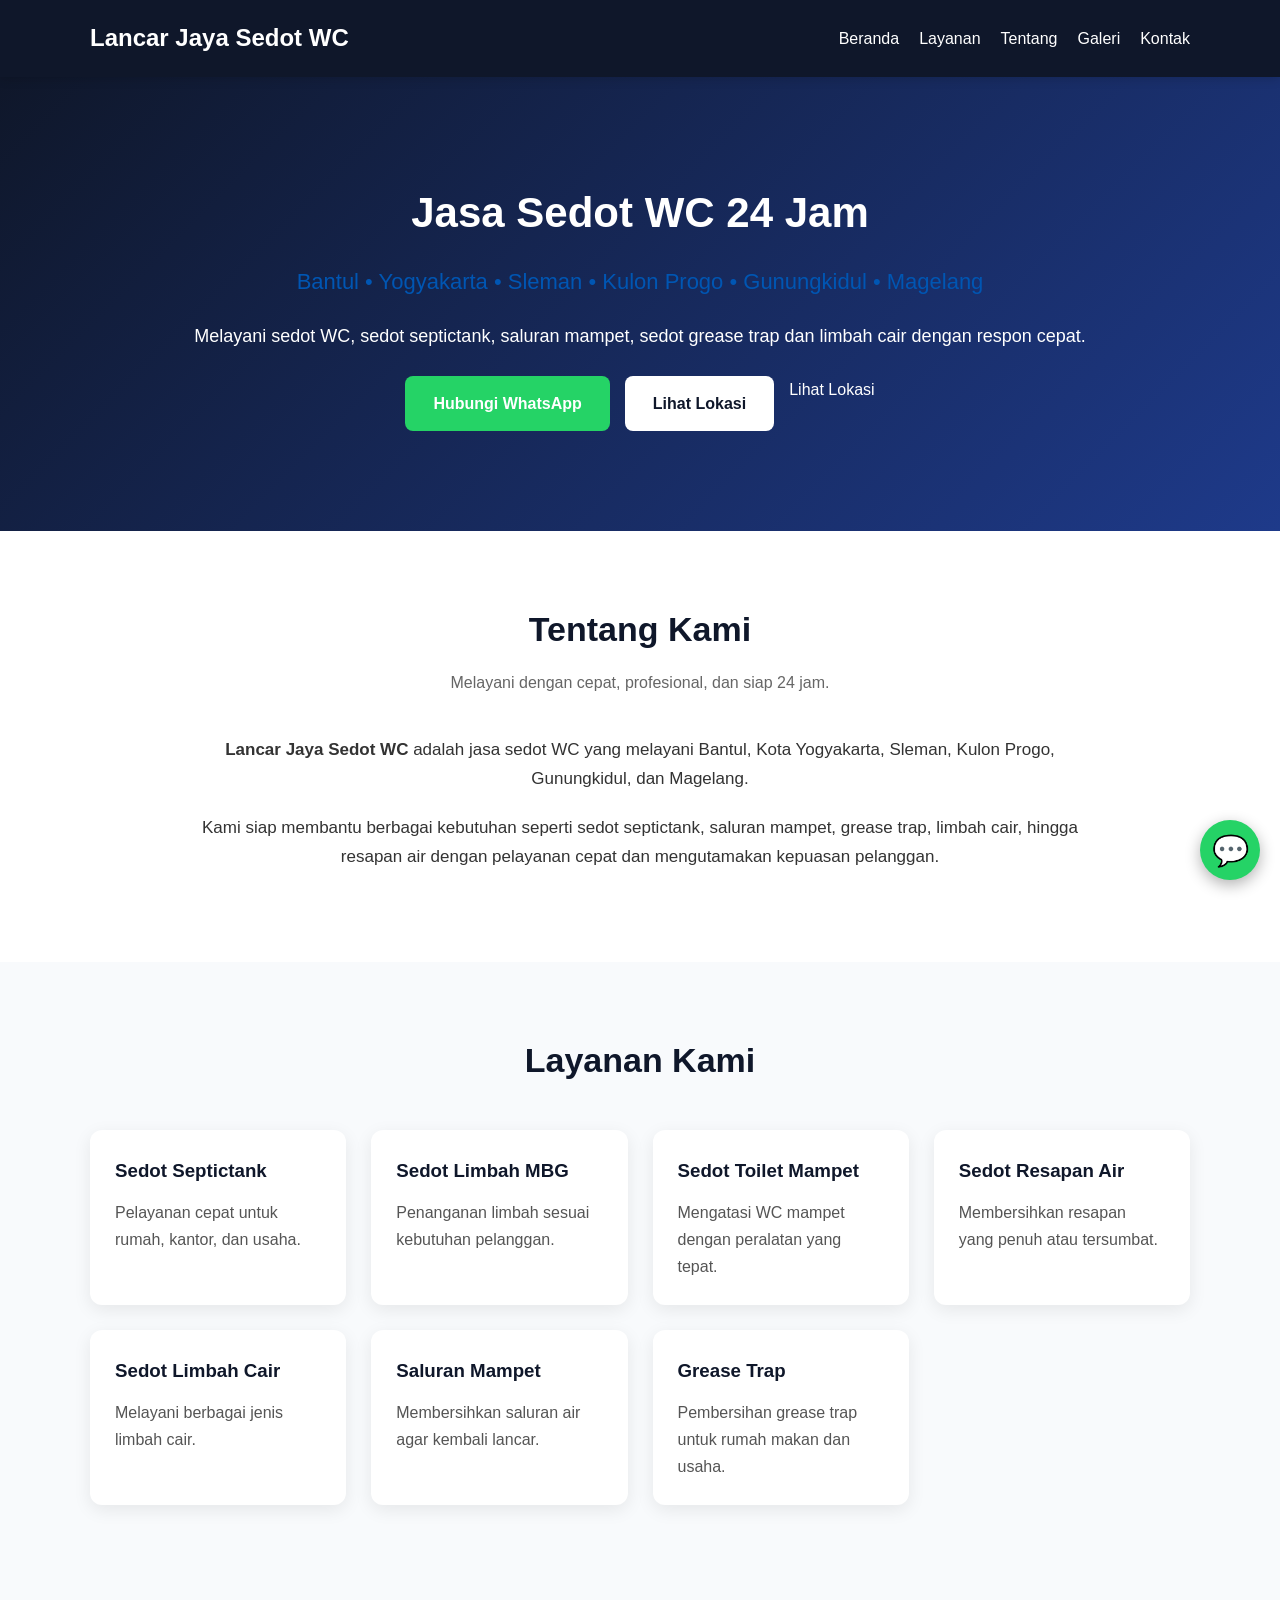
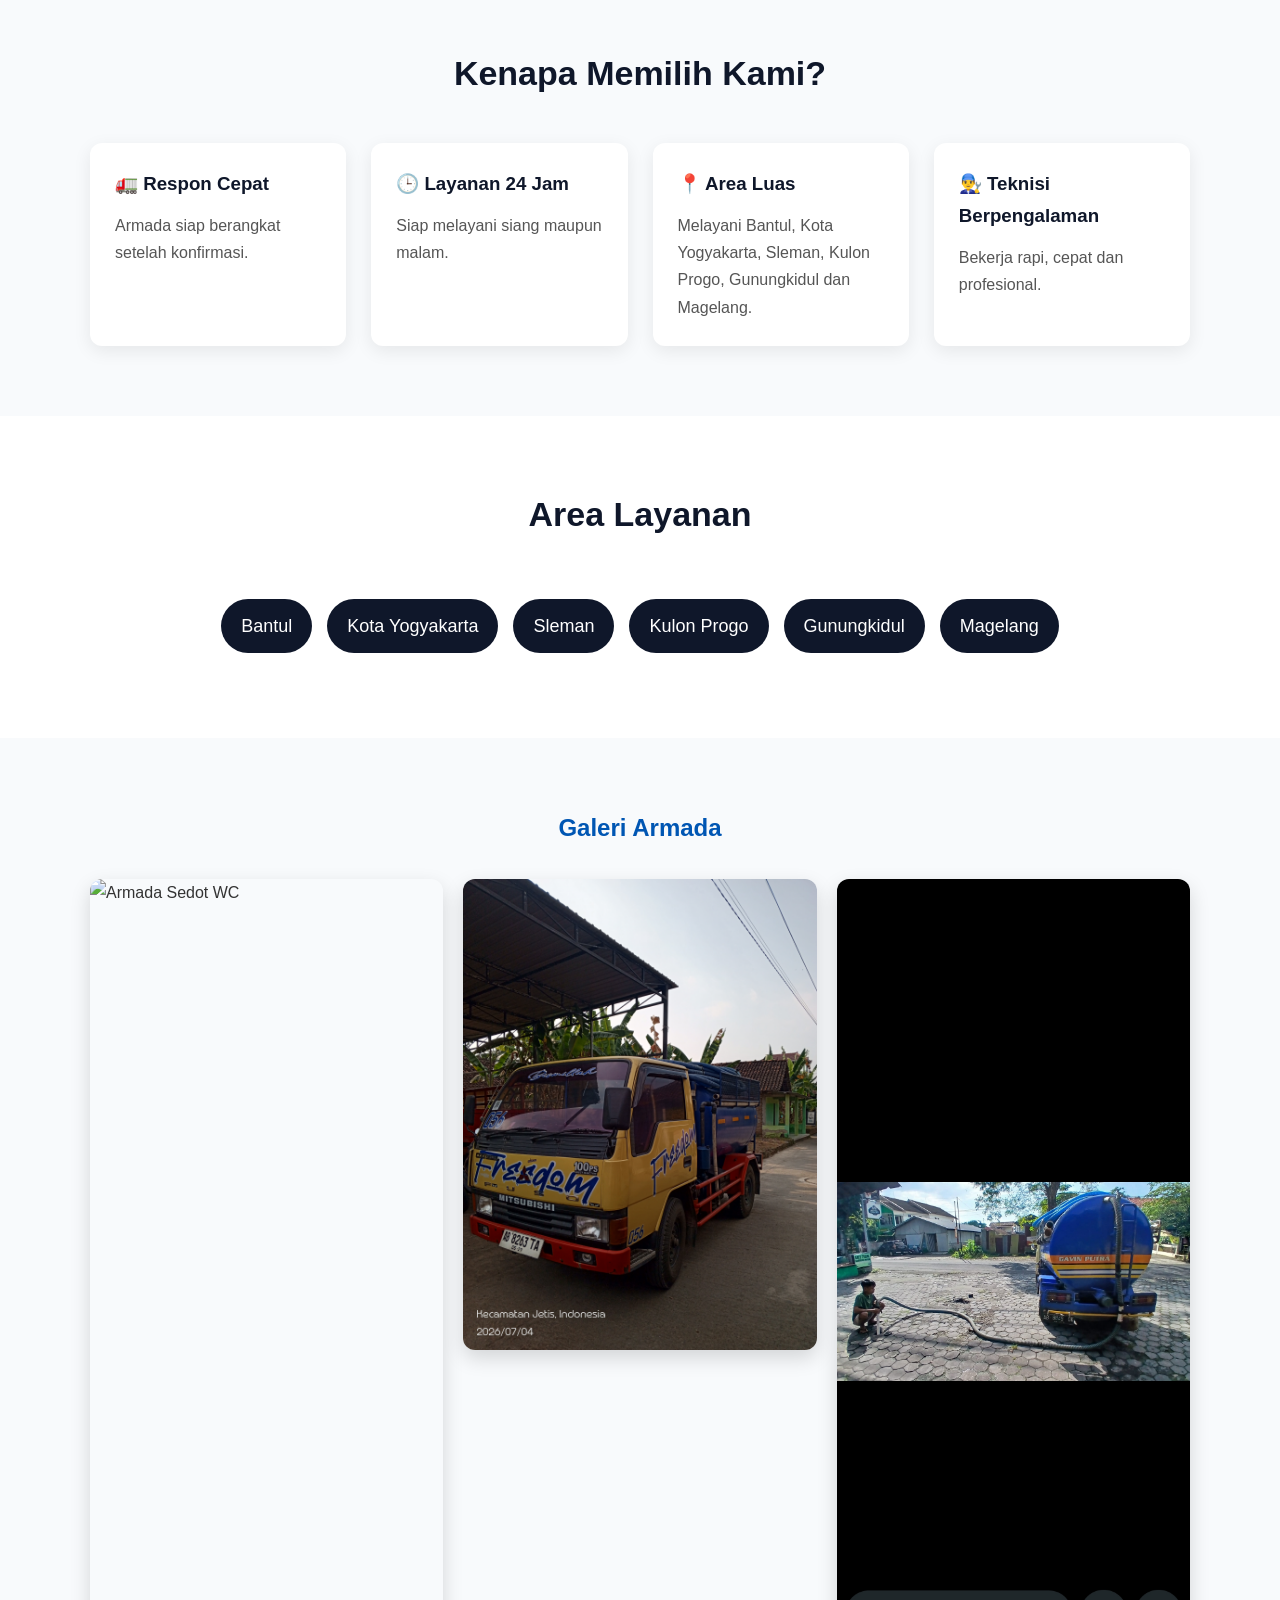
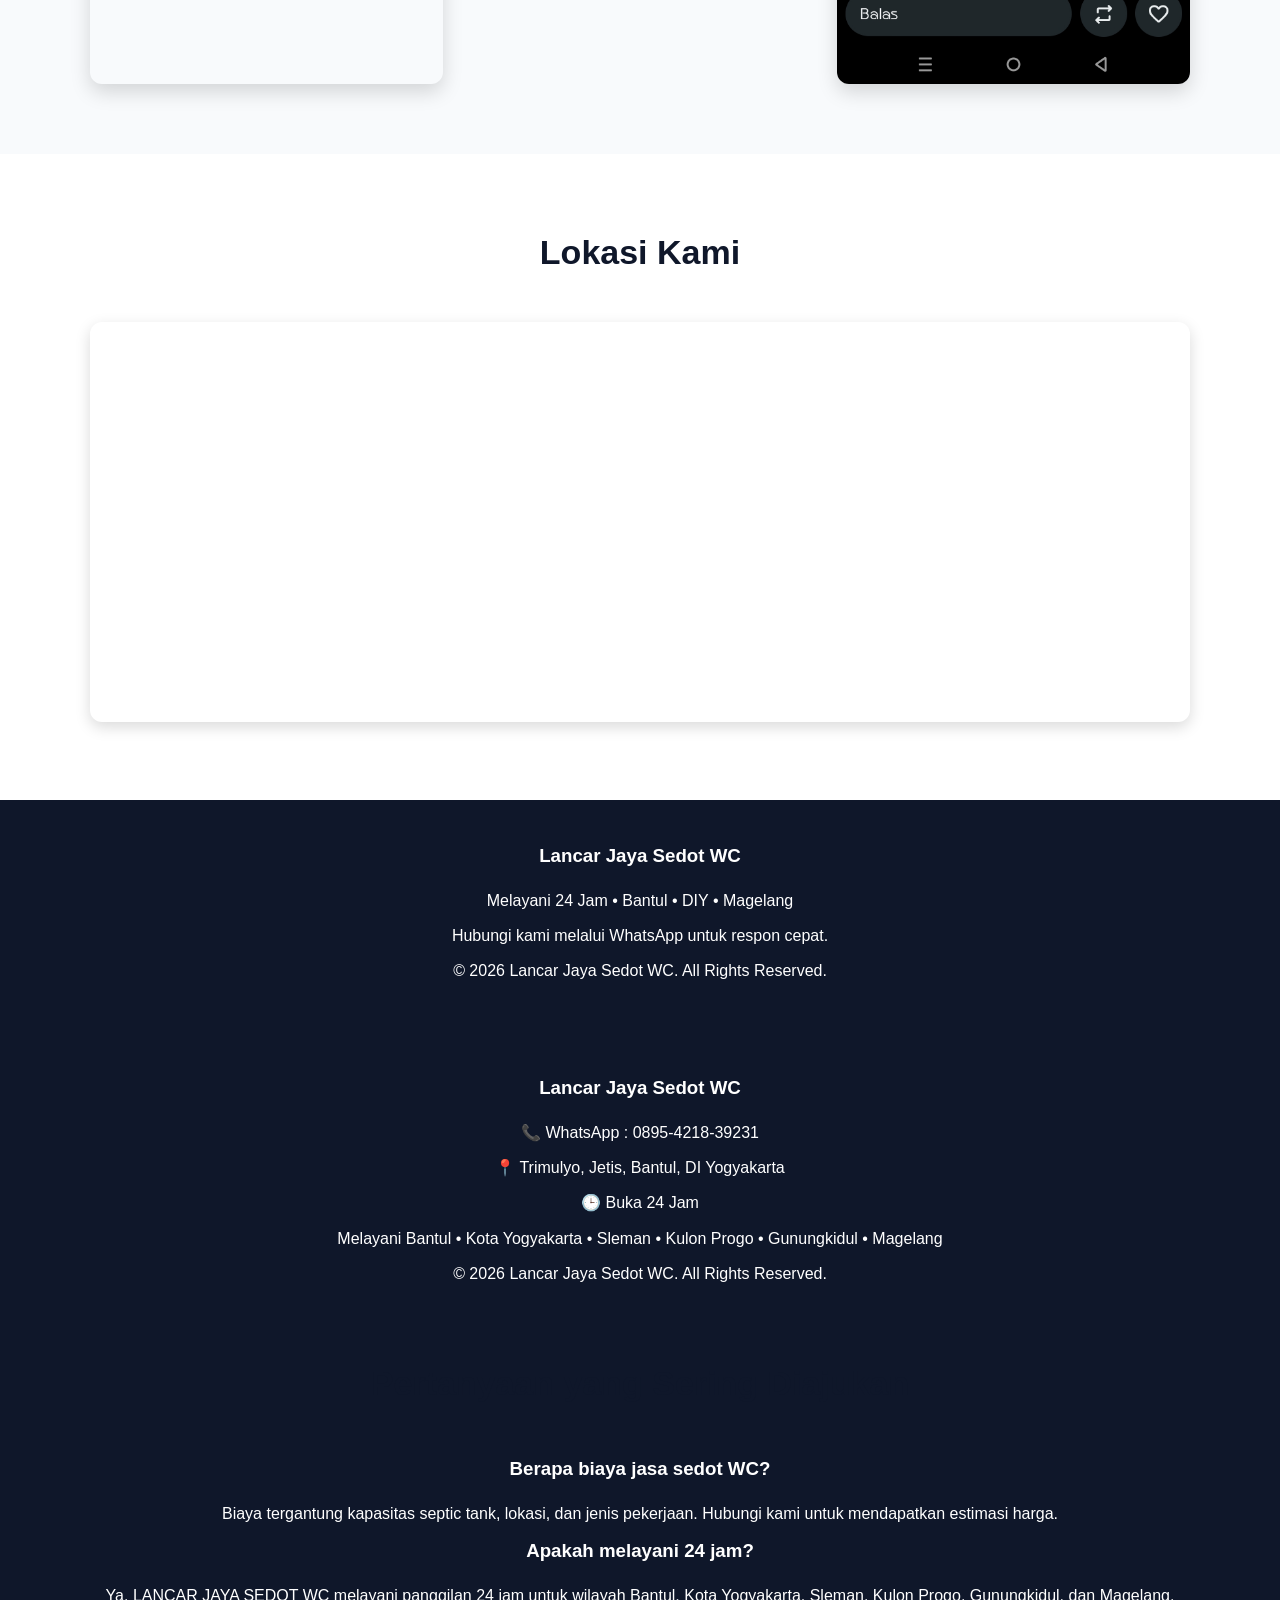
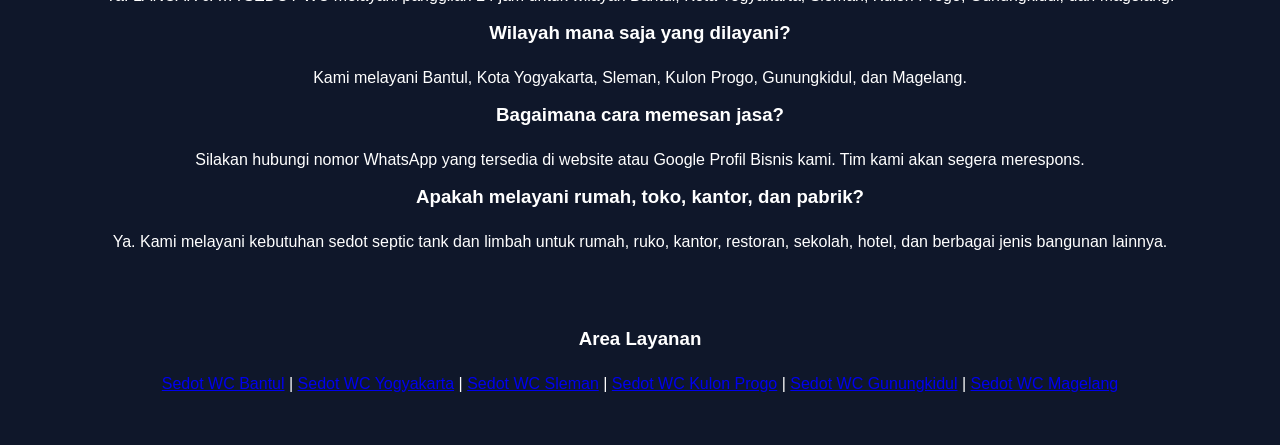
==== commit 88b0e356: "Update index.html" ====
--- a/index.html
+++ b/index.html
@@ -358,6 +358,19 @@
         </div>
     </div>
 </section>
+<div class="footer-links">
+<h3>Area Layanan</h3>
+
+<p>
+<a href="sedot-wc-bantul.html">Sedot WC Bantul</a> |
+<a href="sedot-wc-yogyakarta.html">Sedot WC Yogyakarta</a> |
+<a href="sedot-wc-sleman.html">Sedot WC Sleman</a> |
+<a href="sedot-wc-kulonprogo.html">Sedot WC Kulon Progo</a> |
+<a href="sedot-wc-gunungkidul.html">Sedot WC Gunungkidul</a> |
+<a href="sedot-wc-magelang.html">Sedot WC Magelang</a>
+</p>
+
+</div>
 </footer>
 <a href="https://wa.me/62895421839231" class="floating-wa" target="_blank">
     💬
